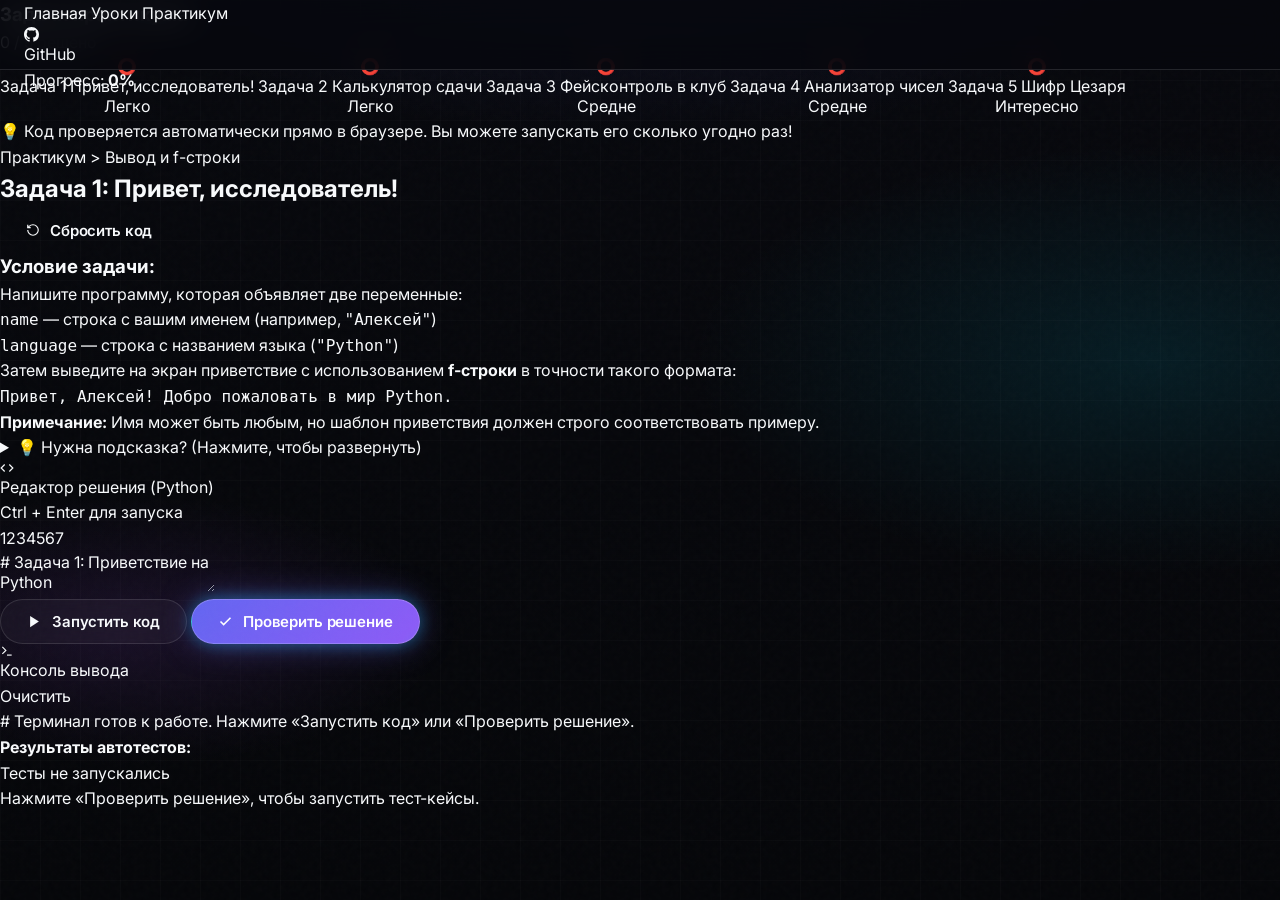
==== practice.html @ 447b0560 "feat: complete multi-page Python starter course with 5 lessons and interactive practice arena" ====
<!DOCTYPE html>
<html lang="ru">
<head>
  <meta charset="UTF-8">
  <meta name="viewport" content="width=device-width, initial-scale=1.0">
  <title>Практикум Python: 5 интерактивных задач — this-one</title>
  <meta name="description" content="Интерактивный тренажер Python: решите 5 практических задач с автоматической проверкой тестов прямо в браузере.">
  
  <link rel="icon" href="data:image/svg+xml,<svg xmlns='http://www.w3.org/2000/svg' viewBox='0 0 100 100'><text y='.9em' font-size='90'>🐍</text></svg>">
  <link rel="stylesheet" href="styles/python-course.css">
</head>
<body class="practice-body">

  <!-- Top Navigation Header -->
  <header class="course-header">
    <div class="course-header-container">
      <div class="course-brand">
        <a href="index.html" class="brand-link">
          <span class="brand-icon">🐍</span>
          <span class="brand-title">Python Start</span>
          <span class="brand-tag">v1.0</span>
        </a>
      </div>

      <nav class="course-nav">
        <a href="index.html" class="nav-item">Главная</a>
        <a href="lessons/01-intro.html" class="nav-item">Уроки</a>
        <a href="practice.html" class="nav-item active">Практикум</a>
        <a href="https://github.com/blsdxvmip/this-one" target="_blank" rel="noopener noreferrer" class="nav-item github-link">
          <svg width="15" height="15" viewBox="0 0 24 24" fill="currentColor">
            <path d="M12 0C5.37 0 0 5.37 0 12c0 5.31 3.435 9.795 8.205 11.385.6.105.825-.255.825-.57 0-.285-.015-1.23-.015-2.235-3.015.555-3.795-.735-4.035-1.41-.135-.345-.72-1.41-1.23-1.695-.42-.225-1.02-.78-.015-.795.945-.015 1.62.87 1.845 1.23 1.08 1.815 2.805 1.305 3.495.99.105-.78.42-1.305.765-1.605-2.67-.3-5.46-1.335-5.46-5.925 0-1.305.465-2.385 1.23-3.225-.12-.3-.54-1.53.12-3.18 0 0 1.005-.315 3.3 1.23.96-.27 1.98-.405 3-.405s2.04.135 3 .405c2.295-1.56 3.3-1.23 3.3-1.23.66 1.65.24 2.88.12 3.18.765.84 1.23 1.905 1.23 3.225 0 4.605-2.805 5.625-5.475 5.925.435.375.81 1.095.81 2.22 0 1.605-.015 2.895-.015 3.3 0 .315.225.69.825.57A12.02 12.02 0 0024 12c0-6.63-5.37-12-12-12z"/>
          </svg>
          <span>GitHub</span>
        </a>
      </nav>

      <div class="course-progress-badge">
        <div class="progress-label">
          <span>Прогресс:</span>
          <strong id="header-progress-text">0%</strong>
        </div>
        <div class="progress-bar-wrap">
          <div class="progress-bar-fill" id="header-progress-fill" style="width: 0%;"></div>
        </div>
      </div>
    </div>
  </header>

  <!-- Main Arena Container -->
  <div class="practice-arena">
    <!-- Tasks Sidebar -->
    <aside class="practice-sidebar">
      <div class="sidebar-header">
        <h3>Задачи практикума</h3>
        <span class="tasks-counter" id="solved-count">0 / 5 решено</span>
      </div>

      <nav class="tasks-list">
        <button class="task-nav-item active" data-task="task1">
          <span class="task-status-icon" id="status-task1">⭕</span>
          <div class="task-nav-info">
            <span class="task-nav-num">Задача 1</span>
            <span class="task-nav-title">Привет, исследователь!</span>
          </div>
          <span class="task-diff-tag diff-easy">Легко</span>
        </button>

        <button class="task-nav-item" data-task="task2">
          <span class="task-status-icon" id="status-task2">⭕</span>
          <div class="task-nav-info">
            <span class="task-nav-num">Задача 2</span>
            <span class="task-nav-title">Калькулятор сдачи</span>
          </div>
          <span class="task-diff-tag diff-easy">Легко</span>
        </button>

        <button class="task-nav-item" data-task="task3">
          <span class="task-status-icon" id="status-task3">⭕</span>
          <div class="task-nav-info">
            <span class="task-nav-num">Задача 3</span>
            <span class="task-nav-title">Фейсконтроль в клуб</span>
          </div>
          <span class="task-diff-tag diff-medium">Средне</span>
        </button>

        <button class="task-nav-item" data-task="task4">
          <span class="task-status-icon" id="status-task4">⭕</span>
          <div class="task-nav-info">
            <span class="task-nav-num">Задача 4</span>
            <span class="task-nav-title">Анализатор чисел</span>
          </div>
          <span class="task-diff-tag diff-medium">Средне</span>
        </button>

        <button class="task-nav-item" data-task="task5">
          <span class="task-status-icon" id="status-task5">⭕</span>
          <div class="task-nav-info">
            <span class="task-nav-num">Задача 5</span>
            <span class="task-nav-title">Шифр Цезаря</span>
          </div>
          <span class="task-diff-tag diff-hard">Интересно</span>
        </button>
      </nav>

      <div class="sidebar-footer-tip">
        <p>💡 Код проверяется автоматически прямо в браузере. Вы можете запускать его сколько угодно раз!</p>
      </div>
    </aside>

    <!-- Workspace Main Panel -->
    <main class="practice-main">
      <!-- Task Header -->
      <section class="task-meta-header">
        <div class="task-title-group">
          <div class="task-breadcrumbs">
            <span>Практикум</span> &gt; <span id="current-task-category">Вывод и f-строки</span>
          </div>
          <h1 class="current-task-title" id="current-task-title">Задача 1: Привет, исследователь!</h1>
        </div>

        <div class="task-actions-top">
          <button class="btn btn-sm btn-ghost" id="reset-code-btn" title="Сбросить код к исходному шаблону">
            <svg width="14" height="14" viewBox="0 0 24 24" fill="none" stroke="currentColor" stroke-width="2"><path d="M3 12a9 9 0 1 0 9-9 9.75 9.75 0 0 0-6.74 2.74L3 8"></path><path d="M3 3v5h5"></path></svg>
            <span>Сбросить код</span>
          </button>
        </div>
      </section>

      <!-- Task Details Box -->
      <section class="task-instruction-card">
        <div class="task-description" id="task-description-content">
          <!-- Dynamic Task Description populated by JS -->
        </div>

        <!-- Hints Accordion -->
        <details class="hints-box">
          <summary class="hints-toggle">
            <span class="hints-icon">💡</span>
            <span>Нужна подсказка? (Нажмите, чтобы развернуть)</span>
          </summary>
          <div class="hints-content" id="task-hints-content">
            <!-- Dynamic hints -->
          </div>
        </details>
      </section>

      <!-- Split Code & Output Panel -->
      <div class="code-workspace-grid">
        <!-- Editor Column -->
        <div class="editor-pane">
          <div class="pane-header">
            <div class="pane-title">
              <svg width="14" height="14" viewBox="0 0 24 24" fill="none" stroke="currentColor" stroke-width="2"><polyline points="16 18 22 12 16 6"></polyline><polyline points="8 6 2 12 8 18"></polyline></svg>
              <span>Редактор решения (Python)</span>
            </div>
            <span class="editor-hint-shortcut">Ctrl + Enter для запуска</span>
          </div>

          <div class="editor-container">
            <div class="line-numbers" id="editor-line-numbers">
              <span>1</span><span>2</span><span>3</span><span>4</span><span>5</span>
            </div>
            <textarea id="code-editor" class="code-textarea" spellcheck="false" placeholder="# Напишите ваш код на Python здесь..."></textarea>
          </div>

          <div class="editor-controls">
            <button class="btn btn-secondary" id="run-code-btn">
              <svg width="15" height="15" viewBox="0 0 24 24" fill="currentColor"><polygon points="5 3 19 12 5 21 5 3"></polygon></svg>
              <span>Запустить код</span>
            </button>
            <button class="btn btn-primary" id="test-code-btn">
              <svg width="15" height="15" viewBox="0 0 24 24" fill="none" stroke="currentColor" stroke-width="2.5"><polyline points="20 6 9 17 4 12"></polyline></svg>
              <span>Проверить решение</span>
            </button>
          </div>
        </div>

        <!-- Terminal & Test Results Column -->
        <div class="terminal-pane">
          <div class="pane-header">
            <div class="pane-title">
              <svg width="14" height="14" viewBox="0 0 24 24" fill="none" stroke="currentColor" stroke-width="2"><polyline points="4 17 10 11 4 5"></polyline><line x1="12" y1="19" x2="20" y2="19"></line></svg>
              <span>Консоль вывода</span>
            </div>
            <button class="btn-clear-terminal" id="clear-console-btn">Очистить</button>
          </div>

          <!-- Console Screen -->
          <div class="terminal-screen" id="terminal-screen">
            <div class="terminal-line text-dim"># Терминал готов к работе. Нажмите «Запустить код» или «Проверить решение».</div>
          </div>

          <!-- Test Cases Box -->
          <div class="test-cases-section">
            <div class="test-header">
              <h4>Результаты автотестов:</h4>
              <span class="test-badge" id="tests-summary-badge">Тесты не запускались</span>
            </div>
            <div class="test-results-list" id="test-results-list">
              <div class="empty-tests-state">Нажмите «Проверить решение», чтобы запустить тест-кейсы.</div>
            </div>
          </div>
        </div>
      </div>

      <!-- Success Celebration Modal / Card -->
      <div class="task-success-card" id="task-success-banner" style="display: none;">
        <div class="success-banner-content">
          <div class="success-icon">🎉</div>
          <div>
            <h3>Великолепно! Все тесты успешно пройдены!</h3>
            <p>Вы блестяще справились с этой задачей. Прогресс сохранен.</p>
          </div>
        </div>
        <button class="btn btn-primary" id="next-task-btn">
          <span>Следующая задача &rarr;</span>
        </button>
      </div>
    </main>
  </div>

  <!-- Scripts -->
  <script src="js/course-progress.js"></script>
  <script src="js/course-runner.js"></script>
</body>
</html>
---- styles/python-course.css ----
/**
 * ==============================================================================
 * PYTHON COURSE DESIGN SYSTEM & LESSON STYLESHEET
 * ==============================================================================
 * High-end obsidian glassmorphism tailored for pedagogical excellence.
 * ==============================================================================
 */

@import url('main.css');

/* --- Custom Variables for Lessons --- */
:root {
  --sidebar-width: 300px;
  --sidebar-collapsed-width: 0px;
  --header-height: 70px;
  --content-max-width: 900px;
  
  --syntax-keyword: #c084fc;
  --syntax-string: #34d399;
  --syntax-number: #fbbf24;
  --syntax-func: #38bdf8;
  --syntax-comment: #94a3b8;
  --syntax-builtin: #f472b6;
  --syntax-operator: #f87171;
  --syntax-variable: #e2e8f0;
}

/* --- Layout Architecture --- */
body.course-page {
  min-height: 100vh;
  background-color: var(--bg-void);
  color: var(--text-primary);
  font-family: var(--font-sans);
  overflow-x: hidden;
  display: flex;
  flex-direction: column;
}

/* --- Course Header --- */
.course-header {
  position: fixed;
  top: 0;
  left: 0;
  right: 0;
  height: var(--header-height);
  background: rgba(7, 8, 13, 0.85);
  backdrop-filter: var(--backdrop-blur);
  -webkit-backdrop-filter: var(--backdrop-blur);
  border-bottom: 1px solid var(--border-medium);
  z-index: 1000;
  display: flex;
  align-items: center;
  padding: 0 1.5rem;
  justify-content: space-between;
}

.header-left {
  display: flex;
  align-items: center;
  gap: 1rem;
}

.sidebar-toggle-btn {
  background: rgba(255, 255, 255, 0.05);
  border: 1px solid var(--border-subtle);
  color: var(--text-secondary);
  border-radius: var(--radius-sm);
  padding: 0.5rem;
  cursor: pointer;
  display: flex;
  align-items: center;
  justify-content: center;
  transition: all var(--transition-normal);
}

.sidebar-toggle-btn:hover {
  background: rgba(99, 102, 241, 0.15);
  border-color: var(--accent-indigo);
  color: #fff;
  transform: translateY(-1px);
}

.course-brand {
  display: flex;
  align-items: center;
  gap: 0.75rem;
  text-decoration: none;
  color: var(--text-primary);
}

.course-brand-icon {
  width: 36px;
  height: 36px;
  border-radius: var(--radius-sm);
  background: linear-gradient(135deg, #3b82f6, #06b6d4);
  display: flex;
  align-items: center;
  justify-content: center;
  font-weight: 800;
  font-size: 1.1rem;
  box-shadow: 0 0 15px rgba(6, 182, 212, 0.4);
}

.course-brand-text h1 {
  font-size: 1rem;
  font-weight: 700;
  line-height: 1.2;
  margin: 0;
}

.course-brand-text span {
  font-size: 0.75rem;
  color: var(--accent-cyan);
  font-family: var(--font-mono);
  display: block;
}

.header-center {
  flex: 1;
  max-width: 480px;
  margin: 0 2rem;
  display: flex;
  flex-direction: column;
  gap: 0.35rem;
}

.progress-info {
  display: flex;
  justify-content: space-between;
  font-size: 0.8rem;
  color: var(--text-muted);
}

.progress-bar-container {
  width: 100%;
  height: 6px;
  background: rgba(255, 255, 255, 0.08);
  border-radius: var(--radius-pill);
  overflow: hidden;
  position: relative;
}

.progress-bar-fill {
  height: 100%;
  width: 20%;
  background: linear-gradient(90deg, var(--accent-indigo), var(--accent-cyan));
  border-radius: var(--radius-pill);
  transition: width 0.5s cubic-bezier(0.4, 0, 0.2, 1);
  box-shadow: 0 0 12px var(--accent-cyan-glow);
}

.header-right {
  display: flex;
  align-items: center;
  gap: 1rem;
}

.btn-nav-home {
  display: inline-flex;
  align-items: center;
  gap: 0.5rem;
  font-size: 0.85rem;
  color: var(--text-muted);
  text-decoration: none;
  padding: 0.45rem 0.9rem;
  border-radius: var(--radius-pill);
  background: rgba(255, 255, 255, 0.04);
  border: 1px solid var(--border-subtle);
  transition: all var(--transition-normal);
}

.btn-nav-home:hover {
  color: var(--text-primary);
  border-color: var(--border-bright);
  background: rgba(255, 255, 255, 0.08);
}

/* --- Course Layout Wrapper --- */
.course-layout {
  display: flex;
  padding-top: var(--header-height);
  min-height: calc(100vh - var(--header-height));
  position: relative;
}

/* --- Collapsible Sidebar --- */
.course-sidebar {
  width: var(--sidebar-width);
  background: rgba(10, 13, 20, 0.92);
  backdrop-filter: var(--backdrop-blur);
  border-right: 1px solid var(--border-medium);
  position: fixed;
  top: var(--header-height);
  bottom: 0;
  left: 0;
  overflow-y: auto;
  z-index: 900;
  transition: transform var(--transition-smooth);
  display: flex;
  flex-direction: column;
}

.course-sidebar.collapsed {
  transform: translateX(-100%);
}

.sidebar-overlay {
  display: none;
  position: fixed;
  inset: 0;
  background: rgba(0, 0, 0, 0.6);
  backdrop-filter: blur(4px);
  z-index: 850;
}

.sidebar-content {
  padding: 1.5rem 1rem;
  flex: 1;
}

.sidebar-section-title {
  font-size: 0.75rem;
  font-weight: 700;
  text-transform: uppercase;
  letter-spacing: 0.08em;
  color: var(--text-dim);
  margin-bottom: 0.75rem;
  padding-left: 0.5rem;
}

.lesson-nav-list {
  list-style: none;
  padding: 0;
  margin: 0 0 2rem 0;
  display: flex;
  flex-direction: column;
  gap: 0.4rem;
}

.lesson-nav-item a {
  display: flex;
  align-items: center;
  gap: 0.75rem;
  padding: 0.75rem 1rem;
  border-radius: var(--radius-md);
  color: var(--text-secondary);
  text-decoration: none;
  font-size: 0.9rem;
  transition: all var(--transition-fast);
  border: 1px solid transparent;
  position: relative;
}

.lesson-nav-item a:hover {
  background: var(--bg-glass-hover);
  color: var(--text-primary);
  border-color: var(--border-subtle);
  transform: translateX(3px);
}

.lesson-nav-item.active a {
  background: linear-gradient(90deg, rgba(99, 102, 241, 0.15), rgba(6, 182, 212, 0.08));
  border-color: var(--border-accent);
  color: #fff;
  font-weight: 600;
  box-shadow: 0 0 20px -5px var(--accent-indigo-glow);
}

.lesson-nav-item.active a::before {
  content: '';
  position: absolute;
  left: 0;
  top: 15%;
  bottom: 15%;
  width: 3px;
  background: linear-gradient(to bottom, var(--accent-cyan), var(--accent-indigo));
  border-radius: 0 4px 4px 0;
}

.lesson-number {
  display: flex;
  align-items: center;
  justify-content: center;
  width: 26px;
  height: 26px;
  border-radius: 50%;
  background: rgba(255, 255, 255, 0.06);
  font-size: 0.8rem;
  font-family: var(--font-mono);
  font-weight: 600;
  flex-shrink: 0;
}

.lesson-nav-item.active .lesson-number {
  background: var(--accent-indigo);
  color: #fff;
}

.lesson-nav-item.completed .lesson-number {
  background: rgba(16, 185, 129, 0.2);
  color: var(--accent-emerald);
  border: 1px solid rgba(16, 185, 129, 0.4);
}

.lesson-title-text {
  flex: 1;
  white-space: nowrap;
  overflow: hidden;
  text-overflow: ellipsis;
}

.status-badge-icon {
  width: 18px;
  height: 18px;
  opacity: 0;
  transition: opacity var(--transition-fast);
}

.lesson-nav-item.completed .status-badge-icon {
  opacity: 1;
  color: var(--accent-emerald);
}

/* Sidebar Footer */
.sidebar-footer {
  padding: 1.25rem 1rem;
  border-top: 1px solid var(--border-subtle);
  font-size: 0.8rem;
  color: var(--text-dim);
  background: rgba(0, 0, 0, 0.2);
}

/* --- Main Content Area --- */
.course-main {
  flex: 1;
  margin-left: var(--sidebar-width);
  padding: 3rem 2rem 6rem;
  transition: margin-left var(--transition-smooth);
  display: flex;
  justify-content: center;
}

.course-sidebar.collapsed ~ .course-main {
  margin-left: 0;
}

.lesson-article {
  max-width: var(--content-max-width);
  width: 100%;
}

/* Lesson Header Card */
.lesson-hero-card {
  background: linear-gradient(135deg, rgba(19, 25, 39, 0.7), rgba(13, 17, 23, 0.5));
  border: 1px solid var(--border-medium);
  border-radius: var(--radius-xl);
  padding: 2.5rem;
  margin-bottom: 2.5rem;
  position: relative;
  overflow: hidden;
  box-shadow: var(--shadow-glass);
}

.lesson-hero-card::after {
  content: '';
  position: absolute;
  top: 0;
  right: 0;
  width: 250px;
  height: 250px;
  background: radial-gradient(circle, var(--accent-indigo-glow) 0%, transparent 70%);
  pointer-events: none;
}

.lesson-meta-pill {
  display: inline-flex;
  align-items: center;
  gap: 0.5rem;
  padding: 0.35rem 0.85rem;
  border-radius: var(--radius-pill);
  background: rgba(99, 102, 241, 0.12);
  border: 1px solid rgba(99, 102, 241, 0.3);
  color: var(--accent-indigo-light);
  font-size: 0.8rem;
  font-family: var(--font-mono);
  font-weight: 600;
  margin-bottom: 1rem;
}

.lesson-hero-card h1 {
  font-size: 2.25rem;
  font-weight: 800;
  letter-spacing: -0.02em;
  margin-bottom: 1rem;
  background: linear-gradient(135deg, #ffffff 30%, var(--accent-cyan-light) 100%);
  -webkit-background-clip: text;
  -webkit-text-fill-color: transparent;
  line-height: 1.25;
}

.lesson-lead {
  font-size: 1.15rem;
  color: var(--text-secondary);
  line-height: 1.65;
  margin: 0;
}

/* Section Typography & Content */
.lesson-section {
  margin-bottom: 3rem;
}

.lesson-section h2 {
  font-size: 1.6rem;
  font-weight: 700;
  margin-bottom: 1rem;
  color: var(--text-primary);
  display: flex;
  align-items: center;
  gap: 0.75rem;
  padding-bottom: 0.5rem;
  border-bottom: 1px solid var(--border-subtle);
}

.lesson-section h2 .section-idx {
  color: var(--accent-cyan);
  font-family: var(--font-mono);
  font-size: 1.2rem;
}

.lesson-section h3 {
  font-size: 1.25rem;
  font-weight: 600;
  margin: 1.75rem 0 0.75rem;
  color: #fff;
}

.lesson-section p {
  color: var(--text-secondary);
  font-size: 1.05rem;
  line-height: 1.75;
  margin-bottom: 1.25rem;
}

.lesson-section ul, .lesson-section ol {
  color: var(--text-secondary);
  font-size: 1.02rem;
  line-height: 1.7;
  margin-bottom: 1.5rem;
  padding-left: 1.5rem;
}

.lesson-section li {
  margin-bottom: 0.6rem;
}

.lesson-section strong {
  color: #fff;
  font-weight: 600;
}

/* --- Metaphor & Visual Explainer Cards --- */
.analogy-card {
  background: linear-gradient(135deg, rgba(30, 27, 75, 0.4), rgba(13, 17, 23, 0.6));
  border: 1px solid rgba(168, 85, 247, 0.3);
  border-radius: var(--radius-lg);
  padding: 1.75rem;
  margin: 1.75rem 0;
  position: relative;
}

.analogy-header {
  display: flex;
  align-items: center;
  gap: 0.75rem;
  margin-bottom: 0.75rem;
  color: var(--accent-violet-light);
  font-weight: 700;
  font-size: 1.05rem;
}

.analogy-body {
  color: var(--text-secondary);
  font-size: 1rem;
  line-height: 1.7;
}

/* --- Callout Blocks (.callout-tip, .callout-warning, .callout-task) --- */
.callout {
  border-radius: var(--radius-lg);
  padding: 1.35rem 1.5rem;
  margin: 1.75rem 0;
  display: flex;
  gap: 1.1rem;
  align-items: flex-start;
  border-left: 4px solid;
  backdrop-filter: var(--backdrop-blur);
}

.callout-icon {
  font-size: 1.4rem;
  flex-shrink: 0;
  line-height: 1;
  margin-top: 0.15rem;
}

.callout-content {
  flex: 1;
}

.callout-title {
  font-weight: 700;
  font-size: 1rem;
  margin-bottom: 0.4rem;
}

.callout p {
  margin: 0;
  font-size: 0.96rem;
  line-height: 1.6;
}

.callout p + p {
  margin-top: 0.6rem;
}

/* Tip Callout */
.callout-tip {
  background: rgba(16, 185, 129, 0.08);
  border-color: var(--accent-emerald);
  border-top: 1px solid rgba(16, 185, 129, 0.2);
  border-right: 1px solid rgba(16, 185, 129, 0.2);
  border-bottom: 1px solid rgba(16, 185, 129, 0.2);
}

.callout-tip .callout-title {
  color: #34d399;
}

.callout-tip .callout-content {
  color: #d1fae5;
}

/* Warning Callout */
.callout-warning {
  background: rgba(245, 158, 11, 0.08);
  border-color: var(--accent-amber);
  border-top: 1px solid rgba(245, 158, 11, 0.2);
  border-right: 1px solid rgba(245, 158, 11, 0.2);
  border-bottom: 1px solid rgba(245, 158, 11, 0.2);
}

.callout-warning .callout-title {
  color: #fbbf24;
}

.callout-warning .callout-content {
  color: #fef3c7;
}

/* Task / Challenge Callout */
.callout-task {
  background: rgba(99, 102, 241, 0.09);
  border-color: var(--accent-indigo);
  border-top: 1px solid rgba(99, 102, 241, 0.25);
  border-right: 1px solid rgba(99, 102, 241, 0.25);
  border-bottom: 1px solid rgba(99, 102, 241, 0.25);
}

.callout-task .callout-title {
  color: #818cf8;
}

.callout-task .callout-content {
  color: #e0e7ff;
}

/* --- Code Snippet Blocks --- */
.code-window {
  background: #090c13;
  border: 1px solid var(--border-medium);
  border-radius: var(--radius-lg);
  margin: 1.75rem 0;
  overflow: hidden;
  box-shadow: 0 10px 30px rgba(0, 0, 0, 0.4);
}

.code-header {
  display: flex;
  align-items: center;
  justify-content: space-between;
  padding: 0.65rem 1rem;
  background: rgba(255, 255, 255, 0.03);
  border-bottom: 1px solid var(--border-subtle);
  font-family: var(--font-mono);
  font-size: 0.78rem;
  color: var(--text-dim);
}

.code-dots {
  display: flex;
  gap: 6px;
  align-items: center;
}

.code-dot {
  width: 10px;
  height: 10px;
  border-radius: 50%;
}
.code-dot.dot-red { background: #ef4444; }
.code-dot.dot-yellow { background: #f59e0b; }
.code-dot.dot-green { background: #10b981; }

.code-label {
  color: var(--text-muted);
  display: flex;
  align-items: center;
  gap: 0.4rem;
}

.code-copy-btn {
  background: transparent;
  border: 1px solid var(--border-subtle);
  color: var(--text-muted);
  border-radius: var(--radius-xs);
  padding: 0.25rem 0.6rem;
  font-size: 0.75rem;
  cursor: pointer;
  display: flex;
  align-items: center;
  gap: 0.35rem;
  transition: all var(--transition-fast);
  font-family: var(--font-sans);
}

.code-copy-btn:hover {
  background: rgba(255, 255, 255, 0.08);
  color: #fff;
  border-color: var(--border-medium);
}

.code-body {
  padding: 1.25rem 1.25rem;
  overflow-x: auto;
  font-family: var(--font-mono);
  font-size: 0.92rem;
  line-height: 1.7;
  color: #f1f5f9;
  background: #090c13;
}

.code-body pre {
  margin: 0;
  padding: 0;
  background: transparent;
}

/* Syntax Highlighting */
.kwd { color: var(--syntax-keyword); font-weight: 600; }
.str { color: var(--syntax-string); }
.num { color: var(--syntax-number); }
.fn  { color: var(--syntax-func); font-weight: 500; }
.cm  { color: var(--syntax-comment); font-style: italic; }
.op  { color: var(--syntax-operator); }
.bi  { color: var(--syntax-builtin); }
.var { color: var(--syntax-variable); }

/* Code Console Output Simulator */
.code-output {
  border-top: 1px dashed var(--border-subtle);
  background: rgba(0, 0, 0, 0.35);
  padding: 0.85rem 1.25rem;
  font-family: var(--font-mono);
  font-size: 0.85rem;
  color: #94a3b8;
}

.output-label {
  font-size: 0.7rem;
  text-transform: uppercase;
  letter-spacing: 0.05em;
  color: var(--text-dim);
  margin-bottom: 0.35rem;
  display: flex;
  align-items: center;
  gap: 0.4rem;
}

.output-text {
  color: var(--accent-cyan-light);
  white-space: pre-wrap;
  line-height: 1.5;
}

/* --- Interactive Code Playground Sandbox --- */
.playground-box {
  background: var(--bg-tertiary);
  border: 1px solid var(--border-bright);
  border-radius: var(--radius-xl);
  padding: 1.75rem;
  margin: 2.25rem 0;
  box-shadow: var(--shadow-glass);
  position: relative;
}

.playground-badge {
  display: inline-flex;
  align-items: center;
  gap: 0.4rem;
  font-size: 0.75rem;
  font-family: var(--font-mono);
  color: var(--accent-cyan);
  background: rgba(6, 182, 212, 0.12);
  border: 1px solid rgba(6, 182, 212, 0.3);
  padding: 0.25rem 0.65rem;
  border-radius: var(--radius-pill);
  margin-bottom: 0.85rem;
}

.playground-title {
  font-size: 1.25rem;
  font-weight: 700;
  margin-bottom: 0.5rem;
  color: #fff;
}

.playground-desc {
  font-size: 0.95rem;
  color: var(--text-muted);
  margin-bottom: 1.25rem;
}

.interactive-controls {
  display: flex;
  flex-wrap: wrap;
  align-items: center;
  gap: 0.75rem;
  margin-top: 1rem;
}

.btn-run-code {
  display: inline-flex;
  align-items: center;
  gap: 0.5rem;
  background: linear-gradient(135deg, var(--accent-indigo), #4338ca);
  color: #fff;
  border: none;
  padding: 0.65rem 1.35rem;
  border-radius: var(--radius-md);
  font-size: 0.9rem;
  font-weight: 600;
  cursor: pointer;
  transition: all var(--transition-normal);
  box-shadow: 0 4px 14px rgba(99, 102, 241, 0.35);
}

.btn-run-code:hover {
  transform: translateY(-2px);
  box-shadow: 0 6px 20px rgba(99, 102, 241, 0.5);
}

.btn-run-code:active {
  transform: translateY(0);
}

.playground-live-terminal {
  margin-top: 1rem;
  background: #05070a;
  border: 1px solid var(--border-medium);
  border-radius: var(--radius-md);
  padding: 1rem 1.25rem;
  font-family: var(--font-mono);
  font-size: 0.9rem;
  min-height: 52px;
  display: flex;
  align-items: center;
  color: #22c55e;
}

.terminal-prompt {
  color: var(--text-dim);
  margin-right: 0.5rem;
  user-select: none;
}

/* --- Interactive Self-Check Quiz --- */
.quiz-section {
  background: linear-gradient(140deg, rgba(19, 25, 39, 0.8), rgba(13, 17, 23, 0.9));
  border: 1px solid var(--border-medium);
  border-radius: var(--radius-xl);
  padding: 2.25rem;
  margin: 3rem 0;
  box-shadow: var(--shadow-glass);
}

.quiz-badge {
  display: inline-flex;
  align-items: center;
  gap: 0.4rem;
  font-size: 0.75rem;
  font-family: var(--font-mono);
  color: var(--accent-amber);
  background: rgba(245, 158, 11, 0.12);
  border: 1px solid rgba(245, 158, 11, 0.3);
  padding: 0.25rem 0.65rem;
  border-radius: var(--radius-pill);
  margin-bottom: 0.75rem;
}

.quiz-question {
  font-size: 1.2rem;
  font-weight: 700;
  color: #fff;
  margin-bottom: 1.25rem;
  line-height: 1.5;
}

.quiz-options {
  display: flex;
  flex-direction: column;
  gap: 0.75rem;
  margin-bottom: 1.25rem;
}

.quiz-btn {
  background: rgba(255, 255, 255, 0.04);
  border: 1px solid var(--border-medium);
  border-radius: var(--radius-md);
  padding: 1rem 1.25rem;
  text-align: left;
  color: var(--text-secondary);
  font-family: var(--font-sans);
  font-size: 0.95rem;
  cursor: pointer;
  transition: all var(--transition-fast);
  display: flex;
  align-items: center;
  gap: 1rem;
}

.quiz-btn:hover:not(:disabled) {
  background: rgba(255, 255, 255, 0.08);
  border-color: var(--accent-cyan);
  color: #fff;
  transform: translateX(4px);
}

.quiz-option-marker {
  display: flex;
  align-items: center;
  justify-content: center;
  width: 24px;
  height: 24px;
  border-radius: 50%;
  background: rgba(255, 255, 255, 0.08);
  font-family: var(--font-mono);
  font-size: 0.8rem;
  flex-shrink: 0;
}

.quiz-btn.correct {
  background: rgba(16, 185, 129, 0.15) !important;
  border-color: var(--accent-emerald) !important;
  color: #34d399 !important;
}

.quiz-btn.correct .quiz-option-marker {
  background: var(--accent-emerald);
  color: #000;
  font-weight: 700;
}

.quiz-btn.incorrect {
  background: rgba(244, 63, 94, 0.15) !important;
  border-color: var(--accent-rose) !important;
  color: #fca5a5 !important;
}

.quiz-btn.incorrect .quiz-option-marker {
  background: var(--accent-rose);
  color: #fff;
}

.quiz-feedback {
  display: none;
  border-radius: var(--radius-md);
  padding: 1rem 1.25rem;
  font-size: 0.95rem;
  line-height: 1.6;
  margin-top: 1rem;
  animation: fadeIn 0.3s ease;
}

.quiz-feedback.show-feedback {
  display: block;
}

.quiz-feedback.success {
  background: rgba(16, 185, 129, 0.12);
  border: 1px solid rgba(16, 185, 129, 0.4);
  color: #a7f3d0;
}

.quiz-feedback.error {
  background: rgba(244, 63, 94, 0.12);
  border: 1px solid rgba(244, 63, 94, 0.4);
  color: #fecdd3;
}

/* --- Lesson Navigation Footer --- */
.lesson-nav-footer {
  display: flex;
  align-items: center;
  justify-content: space-between;
  margin-top: 4rem;
  padding-top: 2rem;
  border-top: 1px solid var(--border-medium);
  gap: 1rem;
  flex-wrap: wrap;
}

.btn-lesson-nav {
  display: inline-flex;
  align-items: center;
  gap: 0.75rem;
  padding: 0.85rem 1.5rem;
  border-radius: var(--radius-md);
  font-size: 0.95rem;
  font-weight: 600;
  text-decoration: none;
  transition: all var(--transition-normal);
  cursor: pointer;
}

.btn-lesson-prev {
  background: rgba(255, 255, 255, 0.05);
  border: 1px solid var(--border-medium);
  color: var(--text-secondary);
}

.btn-lesson-prev:hover {
  background: rgba(255, 255, 255, 0.09);
  color: #fff;
  border-color: var(--border-bright);
}

.btn-lesson-next {
  background: linear-gradient(135deg, var(--accent-indigo), var(--accent-cyan-dark));
  color: #fff;
  border: 1px solid rgba(99, 102, 241, 0.4);
  box-shadow: 0 4px 20px -3px var(--accent-indigo-glow);
}

.btn-lesson-next:hover {
  transform: translateY(-2px);
  box-shadow: 0 8px 25px -2px var(--accent-indigo-glow);
}

.btn-finish-lesson {
  background: linear-gradient(135deg, #10b981, #059669);
  color: #fff;
  border: 1px solid rgba(16, 185, 129, 0.4);
  box-shadow: 0 4px 20px -3px var(--accent-emerald-glow);
}

.btn-finish-lesson:hover {
  transform: translateY(-2px);
  box-shadow: 0 8px 25px -2px var(--accent-emerald-glow);
}

/* Checklist for Lesson 5 */
.checklist-card {
  background: rgba(19, 25, 39, 0.7);
  border: 1px solid var(--border-medium);
  border-radius: var(--radius-xl);
  padding: 2rem;
  margin: 2.5rem 0;
}

.checklist-title {
  font-size: 1.3rem;
  font-weight: 700;
  margin-bottom: 1.25rem;
  color: #fff;
  display: flex;
  align-items: center;
  gap: 0.6rem;
}

.checklist-items {
  list-style: none;
  padding: 0;
  margin: 0;
  display: flex;
  flex-direction: column;
  gap: 0.85rem;
}

.checklist-item {
  display: flex;
  align-items: flex-start;
  gap: 0.85rem;
  font-size: 0.98rem;
  color: var(--text-secondary);
  line-height: 1.5;
}

.check-icon {
  width: 22px;
  height: 22px;
  border-radius: 50%;
  background: rgba(16, 185, 129, 0.2);
  color: var(--accent-emerald);
  display: flex;
  align-items: center;
  justify-content: center;
  flex-shrink: 0;
  margin-top: 2px;
  font-size: 0.85rem;
}

/* Animations */
@keyframes fadeIn {
  from { opacity: 0; transform: translateY(6px); }
  to { opacity: 1; transform: translateY(0); }
}

/* --- Responsive Adaptations --- */
@media (max-width: 1024px) {
  .course-sidebar {
    transform: translateX(-100%);
  }
  .course-sidebar.active {
    transform: translateX(0);
  }
  .sidebar-overlay.active {
    display: block;
  }
  .course-main {
    margin-left: 0;
    padding: 2rem 1.25rem 5rem;
  }
  .header-center {
    display: none;
  }
}

@media (max-width: 640px) {
  .lesson-hero-card {
    padding: 1.5rem;
  }
  .lesson-hero-card h1 {
    font-size: 1.75rem;
  }
  .lesson-nav-footer {
    flex-direction: column;
    align-items: stretch;
  }
  .btn-lesson-nav {
    justify-content: center;
  }
}
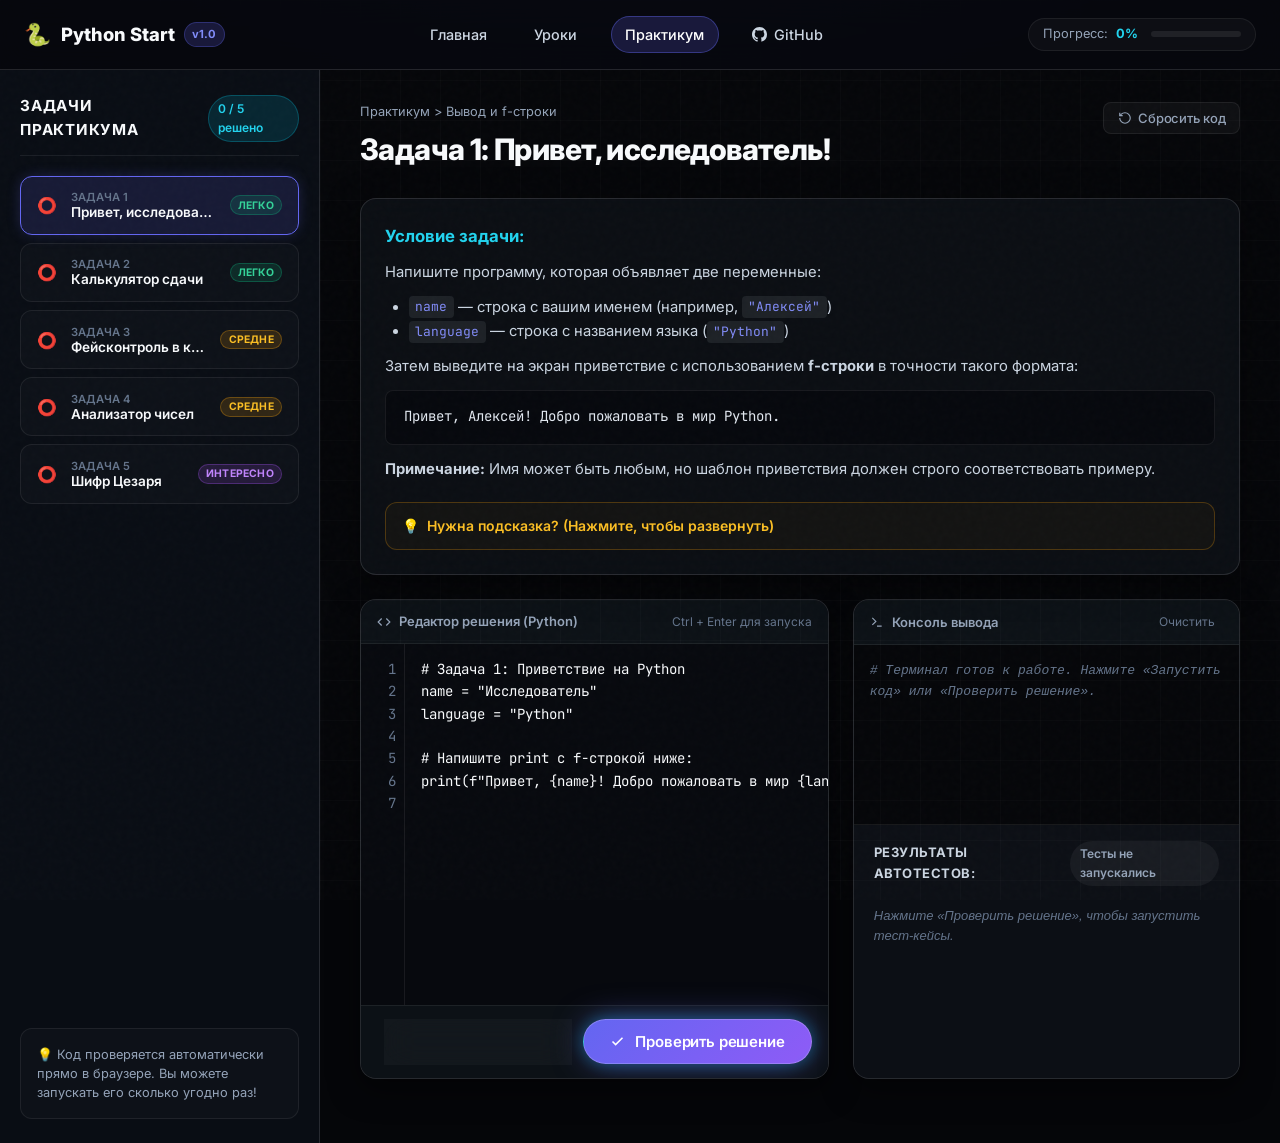
==== commit d3a39448: "fix: add comprehensive styles for Practice Arena and unified navigation header" ====
--- a/practice.html
+++ b/practice.html
@@ -7,6 +7,7 @@
   <meta name="description" content="Интерактивный тренажер Python: решите 5 практических задач с автоматической проверкой тестов прямо в браузере.">
   
   <link rel="icon" href="data:image/svg+xml,<svg xmlns='http://www.w3.org/2000/svg' viewBox='0 0 100 100'><text y='.9em' font-size='90'>🐍</text></svg>">
+  <link rel="stylesheet" href="styles/main.css">
   <link rel="stylesheet" href="styles/python-course.css">
 </head>
 <body class="practice-body">
--- a/styles/main.css
+++ b/styles/main.css
@@ -0,0 +1,1634 @@
+/**
+ * ==============================================================================
+ * GITSHIT - AESTHETIC HIGH-END OBSIDIAN GLASSMORPHISM STYLESHEET
+ * ==============================================================================
+ * Design System: Obsidian / Cyber Dark Mode / Glassmorphism
+ * Theme Colors: Deep Obsidian (#07080d, #0d1117), Neon Indigo (#6366f1),
+ *               Electric Cyan (#06b6d4), Radiant Violet (#a855f7)
+ * Author: Elite Frontend Architect
+ * ==============================================================================
+ */
+
+@import url('https://fonts.googleapis.com/css2?family=Inter:wght@300;400;500;600;700;800;900&family=JetBrains+Mono:ital,wght@0,400;0,500;0,700;1,400&display=swap');
+
+/* ==============================================================================
+   1. DESIGN TOKENS & CSS VARIABLES
+   ============================================================================== */
+:root {
+  /* Color Palette - Obsidian & Void Surfaces */
+  --bg-void: #050609;
+  --bg-primary: #07080d;
+  --bg-secondary: #0d1117;
+  --bg-tertiary: #131924;
+  --bg-elevated: rgba(19, 25, 39, 0.7);
+  --bg-glass-card: rgba(13, 17, 23, 0.65);
+  --bg-glass-nav: rgba(7, 8, 13, 0.75);
+  --bg-glass-hover: rgba(255, 255, 255, 0.04);
+  --bg-glass-active: rgba(255, 255, 255, 0.08);
+
+  /* Accents & Neons */
+  --accent-cyan: #06b6d4;
+  --accent-cyan-light: #22d3ee;
+  --accent-cyan-dark: #0891b2;
+  --accent-cyan-glow: rgba(6, 182, 212, 0.35);
+
+  --accent-indigo: #6366f1;
+  --accent-indigo-light: #818cf8;
+  --accent-indigo-dark: #4f46e5;
+  --accent-indigo-glow: rgba(99, 102, 241, 0.35);
+
+  --accent-violet: #a855f7;
+  --accent-violet-light: #c084fc;
+  --accent-violet-glow: rgba(168, 85, 247, 0.35);
+
+  --accent-emerald: #10b981;
+  --accent-emerald-glow: rgba(16, 185, 129, 0.3);
+  --accent-rose: #f43f5e;
+  --accent-amber: #f59e0b;
+
+  /* Typography Colors (Subtle Opacity Hierarchy) */
+  --text-primary: #f8fafc;
+  --text-secondary: #cbd5e1;
+  --text-muted: #94a3b8;
+  --text-dim: #64748b;
+  --text-disabled: #475569;
+
+  /* Glass Borders & Dividers */
+  --border-subtle: rgba(255, 255, 255, 0.07);
+  --border-medium: rgba(255, 255, 255, 0.12);
+  --border-bright: rgba(255, 255, 255, 0.22);
+  --border-accent: rgba(99, 102, 241, 0.4);
+  --border-cyan: rgba(6, 182, 212, 0.4);
+
+  /* Shadows & Neon Halos */
+  --shadow-glass: 0 8px 32px 0 rgba(0, 0, 0, 0.5);
+  --shadow-card-hover: 0 20px 40px -15px rgba(0, 0, 0, 0.7), 0 0 35px -5px var(--accent-indigo-glow);
+  --halo-primary: 0 0 35px -5px rgba(99, 102, 241, 0.65), 0 0 15px 0 rgba(6, 182, 212, 0.4);
+  --halo-cyan: 0 0 30px -5px rgba(6, 182, 212, 0.6);
+  --halo-badge: 0 0 20px -3px rgba(168, 85, 247, 0.5);
+
+  /* Radii */
+  --radius-xs: 4px;
+  --radius-sm: 8px;
+  --radius-md: 12px;
+  --radius-lg: 16px;
+  --radius-xl: 24px;
+  --radius-2xl: 32px;
+  --radius-pill: 9999px;
+
+  /* Fonts */
+  --font-sans: 'Inter', -apple-system, BlinkMacSystemFont, 'Segoe UI', Roboto, sans-serif;
+  --font-mono: 'JetBrains Mono', 'Fira Code', Menlo, Monaco, Consolas, monospace;
+
+  /* Transitions */
+  --transition-fast: 150ms cubic-bezier(0.4, 0, 0.2, 1);
+  --transition-normal: 250ms cubic-bezier(0.4, 0, 0.2, 1);
+  --transition-smooth: 400ms cubic-bezier(0.16, 1, 0.3, 1);
+  --transition-spring: 500ms cubic-bezier(0.34, 1.56, 0.64, 1);
+
+  /* Glass Blur Strength */
+  --backdrop-blur: blur(16px);
+  --backdrop-blur-heavy: blur(24px);
+
+  /* Layout Container */
+  --container-max-width: 1280px;
+}
+
+/* ==============================================================================
+   2. GLOBAL RESETS & BASE CONFIGURATION
+   ============================================================================== */
+*,
+*::before,
+*::after {
+  box-sizing: border-box;
+  margin: 0;
+  padding: 0;
+}
+
+html {
+  scroll-behavior: smooth;
+  color-scheme: dark;
+  font-size: 16px;
+  -webkit-text-size-adjust: 100%;
+  -webkit-font-smoothing: antialiased;
+  -moz-osx-font-smoothing: grayscale;
+}
+
+body {
+  min-height: 100vh;
+  background-color: var(--bg-void);
+  color: var(--text-primary);
+  font-family: var(--font-sans);
+  line-height: 1.6;
+  overflow-x: hidden;
+  position: relative;
+  background-image: 
+    radial-gradient(ellipse 80% 50% at 50% -20%, rgba(99, 102, 241, 0.18), transparent 70%),
+    radial-gradient(ellipse 60% 40% at 90% 40%, rgba(6, 182, 212, 0.12), transparent 60%),
+    radial-gradient(ellipse 50% 30% at 10% 70%, rgba(168, 85, 247, 0.12), transparent 50%),
+    linear-gradient(to bottom, #07080d 0%, #050609 100%);
+  background-attachment: fixed;
+}
+
+/* Global Subtle Ambient Grid Pattern */
+body::before {
+  content: '';
+  position: fixed;
+  top: 0;
+  left: 0;
+  width: 100%;
+  height: 100%;
+  background-size: 40px 40px;
+  background-image: 
+    linear-gradient(to right, rgba(255, 255, 255, 0.02) 1px, transparent 1px),
+    linear-gradient(to bottom, rgba(255, 255, 255, 0.02) 1px, transparent 1px);
+  pointer-events: none;
+  z-index: 0;
+}
+
+/* Noise Texture Overlay for Cyber Grain */
+body::after {
+  content: '';
+  position: fixed;
+  top: 0;
+  left: 0;
+  width: 100%;
+  height: 100%;
+  background-image: url("data:image/svg+xml,%3Csvg viewBox='0 0 200 200' xmlns='http://www.w3.org/2000/svg'%3E%3Cfilter id='noiseFilter'%3E%3CfeTurbulence type='fractalNoise' baseFrequency='0.8' numOctaves='3' stitchTiles='stitch'/%3E%3C/filter%3E%3Crect width='100%25' height='100%25' filter='url(%23noiseFilter)' opacity='0.02'/%3E%3C/svg%3E");
+  pointer-events: none;
+  z-index: 1;
+}
+
+/* Interactive Particles Canvas */
+#bg-canvas {
+  position: fixed;
+  top: 0;
+  left: 0;
+  width: 100vw;
+  height: 100vh;
+  pointer-events: none;
+  z-index: 1;
+}
+
+img, svg, video {
+  display: block;
+  max-width: 100%;
+}
+
+a {
+  color: inherit;
+  text-decoration: none;
+  transition: color var(--transition-fast);
+}
+
+button, input, select, textarea {
+  font-family: inherit;
+  font-size: inherit;
+  color: inherit;
+  border: none;
+  outline: none;
+  background: transparent;
+}
+
+button {
+  cursor: pointer;
+  user-select: none;
+}
+
+/* ==============================================================================
+   3. CUSTOM GLOWING SCROLLBAR
+   ============================================================================== */
+::-webkit-scrollbar {
+  width: 8px;
+  height: 8px;
+}
+
+::-webkit-scrollbar-track {
+  background: var(--bg-primary);
+}
+
+::-webkit-scrollbar-thumb {
+  background: linear-gradient(180deg, var(--accent-indigo), var(--accent-cyan));
+  border-radius: var(--radius-pill);
+  border: 2px solid var(--bg-primary);
+  box-shadow: 0 0 10px var(--accent-indigo-glow);
+}
+
+::-webkit-scrollbar-thumb:hover {
+  background: linear-gradient(180deg, var(--accent-violet), var(--accent-cyan-light));
+}
+
+/* Firefox scrollbar */
+* {
+  scrollbar-width: thin;
+  scrollbar-color: var(--accent-indigo) var(--bg-primary);
+}
+
+/* ==============================================================================
+   4. TEXT SELECTION STYLES
+   ============================================================================== */
+::selection {
+  background: rgba(99, 102, 241, 0.35);
+  color: #ffffff;
+  text-shadow: 0 0 10px rgba(99, 102, 241, 0.8);
+}
+
+::-moz-selection {
+  background: rgba(99, 102, 241, 0.35);
+  color: #ffffff;
+}
+
+/* ==============================================================================
+   5. UTILITY & BACKDROP GLASS CLASSES
+   ============================================================================== */
+.container {
+  width: 100%;
+  max-width: var(--container-max-width);
+  margin-left: auto;
+  margin-right: auto;
+  padding-left: 1.5rem;
+  padding-right: 1.5rem;
+  position: relative;
+  z-index: 2;
+}
+
+.section {
+  padding: 6rem 0;
+  position: relative;
+  z-index: 2;
+}
+
+.section-hero {
+  padding: 8.5rem 0 5rem 0;
+  min-height: 90vh;
+  display: flex;
+  align-items: center;
+}
+
+.glass-panel {
+  background: var(--bg-glass-card);
+  backdrop-filter: var(--backdrop-blur);
+  -webkit-backdrop-filter: var(--backdrop-blur);
+  border: 1px solid var(--border-subtle);
+  border-radius: var(--radius-lg);
+  box-shadow: var(--shadow-glass);
+  position: relative;
+  overflow: hidden;
+  transition: border-color var(--transition-normal), box-shadow var(--transition-normal), transform var(--transition-smooth);
+}
+
+.glass-panel:hover {
+  border-color: var(--border-medium);
+}
+
+/* Light Sheen Effect on Hover */
+.glass-panel::before {
+  content: '';
+  position: absolute;
+  top: 0;
+  left: -100%;
+  width: 100%;
+  height: 100%;
+  background: linear-gradient(
+    90deg,
+    transparent 0%,
+    rgba(255, 255, 255, 0.04) 50%,
+    transparent 100%
+  );
+  pointer-events: none;
+  transition: left 0.75s ease;
+  z-index: 1;
+}
+
+.glass-panel:hover::before {
+  left: 100%;
+}
+
+/* Ambient Glow Orbs */
+.ambient-glow {
+  position: absolute;
+  border-radius: 50%;
+  filter: blur(90px);
+  pointer-events: none;
+  z-index: 0;
+}
+
+.glow-indigo {
+  background: radial-gradient(circle, rgba(99, 102, 241, 0.28) 0%, transparent 70%);
+}
+
+.glow-cyan {
+  background: radial-gradient(circle, rgba(6, 182, 212, 0.25) 0%, transparent 70%);
+}
+
+.glow-violet {
+  background: radial-gradient(circle, rgba(168, 85, 247, 0.22) 0%, transparent 70%);
+}
+
+/* ==============================================================================
+   6. TYPOGRAPHY & GRADIENTS
+   ============================================================================== */
+.title-gradient {
+  background: linear-gradient(135deg, #ffffff 0%, #cbd5e1 45%, #94a3b8 100%);
+  -webkit-background-clip: text;
+  -webkit-text-fill-color: transparent;
+  display: inline-block;
+}
+
+.title-cyber {
+  background: linear-gradient(135deg, #ffffff 15%, #a5b4fc 50%, #22d3ee 100%);
+  -webkit-background-clip: text;
+  -webkit-text-fill-color: transparent;
+  display: inline-block;
+}
+
+.title-neon {
+  background: linear-gradient(90deg, #6366f1 0%, #a855f7 50%, #06b6d4 100%);
+  background-size: 200% auto;
+  -webkit-background-clip: text;
+  -webkit-text-fill-color: transparent;
+  animation: gradient-x 6s ease infinite;
+}
+
+.text-cyan {
+  color: var(--accent-cyan-light);
+}
+
+.text-indigo {
+  color: var(--accent-indigo-light);
+}
+
+.text-violet {
+  color: var(--accent-violet-light);
+}
+
+.text-emerald {
+  color: var(--accent-emerald);
+}
+
+.section-header {
+  text-align: center;
+  max-width: 760px;
+  margin: 0 auto 4rem auto;
+}
+
+.section-tag {
+  display: inline-flex;
+  align-items: center;
+  gap: 0.5rem;
+  padding: 0.35rem 1rem;
+  border-radius: var(--radius-pill);
+  font-size: 0.8125rem;
+  font-weight: 600;
+  letter-spacing: 0.08em;
+  text-transform: uppercase;
+  background: rgba(99, 102, 241, 0.08);
+  border: 1px solid rgba(99, 102, 241, 0.25);
+  color: var(--accent-indigo-light);
+  margin-bottom: 1.25rem;
+}
+
+.section-tag.cyan {
+  background: rgba(6, 182, 212, 0.08);
+  border-color: rgba(6, 182, 212, 0.25);
+  color: var(--accent-cyan-light);
+}
+
+.section-title {
+  font-size: clamp(2.25rem, 4.5vw, 3.5rem);
+  font-weight: 800;
+  line-height: 1.15;
+  letter-spacing: -0.03em;
+  margin-bottom: 1.25rem;
+}
+
+.section-subtitle {
+  font-size: 1.125rem;
+  color: var(--text-secondary);
+  line-height: 1.7;
+}
+
+/* ==============================================================================
+   7. BUTTONS, BADGES & INTERACTIVE MICRO-COMPONENTS
+   ============================================================================== */
+.btn {
+  display: inline-flex;
+  align-items: center;
+  justify-content: center;
+  gap: 0.625rem;
+  font-weight: 600;
+  font-size: 0.9375rem;
+  padding: 0.75rem 1.625rem;
+  border-radius: var(--radius-pill);
+  transition: all var(--transition-normal);
+  position: relative;
+  white-space: nowrap;
+  letter-spacing: -0.01em;
+}
+
+.btn-primary {
+  background: linear-gradient(135deg, #6366f1 0%, #8b5cf6 50%, #06b6d4 100%);
+  background-size: 200% auto;
+  color: #ffffff;
+  border: 1px solid rgba(255, 255, 255, 0.2);
+  box-shadow: var(--halo-primary);
+}
+
+.btn-primary:hover {
+  background-position: right center;
+  box-shadow: 0 0 35px 2px rgba(99, 102, 241, 0.8), 0 0 20px 2px rgba(6, 182, 212, 0.6);
+  transform: translateY(-2px);
+}
+
+.btn-primary:active {
+  transform: translateY(0);
+}
+
+.btn-secondary {
+  background: rgba(255, 255, 255, 0.03);
+  backdrop-filter: var(--backdrop-blur);
+  -webkit-backdrop-filter: var(--backdrop-blur);
+  color: var(--text-primary);
+  border: 1px solid var(--border-medium);
+}
+
+.btn-secondary:hover {
+  background: rgba(255, 255, 255, 0.07);
+  border-color: var(--border-bright);
+  transform: translateY(-2px);
+  box-shadow: 0 8px 24px -6px rgba(0, 0, 0, 0.5);
+}
+
+.btn-secondary:active {
+  transform: translateY(0);
+}
+
+.btn-cyan {
+  background: linear-gradient(135deg, var(--accent-cyan) 0%, var(--accent-indigo) 100%);
+  color: #ffffff;
+  box-shadow: var(--halo-cyan);
+}
+
+.btn-cyan:hover {
+  box-shadow: 0 0 30px rgba(6, 182, 212, 0.8);
+  transform: translateY(-2px);
+}
+
+.btn-icon {
+  width: 2.5rem;
+  height: 2.5rem;
+  padding: 0;
+  border-radius: var(--radius-pill);
+  display: inline-flex;
+  align-items: center;
+  justify-content: center;
+  background: rgba(255, 255, 255, 0.05);
+  border: 1px solid var(--border-subtle);
+  color: var(--text-secondary);
+  transition: all var(--transition-fast);
+}
+
+.btn-icon:hover {
+  color: #ffffff;
+  border-color: var(--border-bright);
+  background: rgba(255, 255, 255, 0.1);
+}
+
+/* Pulsing Status Dot Indicator */
+.status-indicator {
+  display: inline-flex;
+  align-items: center;
+  gap: 0.5rem;
+  font-size: 0.8125rem;
+  font-weight: 500;
+  color: var(--text-secondary);
+}
+
+.status-dot {
+  width: 8px;
+  height: 8px;
+  border-radius: 50%;
+  background: var(--accent-emerald);
+  position: relative;
+  display: inline-block;
+}
+
+.status-dot::after {
+  content: '';
+  position: absolute;
+  top: -3px;
+  left: -3px;
+  width: 14px;
+  height: 14px;
+  border-radius: 50%;
+  background: rgba(16, 185, 129, 0.4);
+  animation: pulse-dot 2s infinite ease-in-out;
+}
+
+.status-dot.cyan {
+  background: var(--accent-cyan);
+}
+
+.status-dot.cyan::after {
+  background: rgba(6, 182, 212, 0.4);
+}
+
+/* ==============================================================================
+   8. STICKY GLASSMORPHIC NAVBAR
+   ============================================================================== */
+.navbar {
+  position: fixed;
+  top: 0;
+  left: 0;
+  width: 100%;
+  z-index: 100;
+  padding: 1rem 0;
+  transition: all var(--transition-normal);
+}
+
+.navbar.scrolled {
+  padding: 0.65rem 0;
+  background: var(--bg-glass-nav);
+  backdrop-filter: var(--backdrop-blur-heavy);
+  -webkit-backdrop-filter: var(--backdrop-blur-heavy);
+  border-bottom: 1px solid var(--border-subtle);
+  box-shadow: 0 10px 30px -10px rgba(0, 0, 0, 0.7);
+}
+
+.nav-container {
+  display: flex;
+  align-items: center;
+  justify-content: space-between;
+  gap: 2rem;
+}
+
+.nav-logo {
+  display: flex;
+  align-items: center;
+  gap: 0.75rem;
+  font-size: 1.25rem;
+  font-weight: 800;
+  letter-spacing: -0.03em;
+  color: #ffffff;
+  position: relative;
+}
+
+.nav-logo-icon {
+  width: 32px;
+  height: 32px;
+  border-radius: 10px;
+  background: linear-gradient(135deg, var(--accent-indigo) 0%, var(--accent-cyan) 100%);
+  display: flex;
+  align-items: center;
+  justify-content: center;
+  box-shadow: 0 0 15px var(--accent-indigo-glow);
+  position: relative;
+}
+
+.nav-links {
+  display: flex;
+  align-items: center;
+  gap: 2rem;
+  list-style: none;
+}
+
+.nav-link {
+  font-size: 0.9375rem;
+  font-weight: 500;
+  color: var(--text-secondary);
+  position: relative;
+  padding: 0.35rem 0;
+  transition: color var(--transition-fast);
+}
+
+.nav-link::after {
+  content: '';
+  position: absolute;
+  bottom: 0;
+  left: 0;
+  width: 0;
+  height: 2px;
+  background: linear-gradient(90deg, var(--accent-cyan), var(--accent-indigo));
+  border-radius: var(--radius-pill);
+  transition: width var(--transition-normal);
+}
+
+.nav-link:hover {
+  color: #ffffff;
+}
+
+.nav-link:hover::after {
+  width: 100%;
+}
+
+.nav-actions {
+  display: flex;
+  align-items: center;
+  gap: 1rem;
+}
+
+/* GitHub Star / Badge Counter */
+.github-badge {
+  display: inline-flex;
+  align-items: center;
+  gap: 0.5rem;
+  padding: 0.45rem 0.85rem;
+  background: rgba(255, 255, 255, 0.04);
+  border: 1px solid var(--border-subtle);
+  border-radius: var(--radius-pill);
+  font-size: 0.8125rem;
+  font-weight: 600;
+  color: var(--text-primary);
+  transition: all var(--transition-fast);
+}
+
+.github-badge:hover {
+  background: rgba(255, 255, 255, 0.08);
+  border-color: var(--border-medium);
+  transform: translateY(-1px);
+}
+
+.github-stars-count {
+  padding: 0.15rem 0.45rem;
+  background: rgba(255, 255, 255, 0.08);
+  border-radius: var(--radius-pill);
+  color: var(--accent-cyan-light);
+  font-size: 0.75rem;
+}
+
+/* Hamburger Menu Toggle (Mobile) */
+.nav-toggle {
+  display: none;
+  flex-direction: column;
+  justify-content: center;
+  gap: 5px;
+  width: 32px;
+  height: 32px;
+  background: transparent;
+  cursor: pointer;
+  z-index: 101;
+}
+
+.nav-toggle span {
+  width: 24px;
+  height: 2px;
+  background-color: var(--text-primary);
+  border-radius: 2px;
+  transition: all var(--transition-fast);
+}
+
+/* ==============================================================================
+   9. HERO SECTION
+   ============================================================================== */
+.hero-content {
+  display: flex;
+  flex-direction: column;
+  align-items: center;
+  text-align: center;
+  position: relative;
+  z-index: 2;
+  max-width: 920px;
+  margin: 0 auto;
+}
+
+/* Hero Version Badge */
+.hero-badge {
+  display: inline-flex;
+  align-items: center;
+  gap: 0.75rem;
+  padding: 0.4rem 1.15rem;
+  border-radius: var(--radius-pill);
+  background: rgba(255, 255, 255, 0.03);
+  border: 1px solid rgba(255, 255, 255, 0.1);
+  backdrop-filter: var(--backdrop-blur);
+  font-size: 0.875rem;
+  font-weight: 500;
+  color: var(--text-secondary);
+  box-shadow: var(--shadow-glass);
+  margin-bottom: 2rem;
+  transition: all var(--transition-normal);
+}
+
+.hero-badge:hover {
+  border-color: rgba(99, 102, 241, 0.5);
+  box-shadow: 0 0 25px -5px rgba(99, 102, 241, 0.4);
+  transform: translateY(-1px);
+}
+
+.hero-badge-tag {
+  display: inline-flex;
+  align-items: center;
+  gap: 0.35rem;
+  padding: 0.2rem 0.55rem;
+  background: linear-gradient(135deg, rgba(99, 102, 241, 0.3) 0%, rgba(6, 182, 212, 0.3) 100%);
+  border: 1px solid rgba(99, 102, 241, 0.4);
+  border-radius: var(--radius-pill);
+  color: #ffffff;
+  font-size: 0.75rem;
+  font-weight: 700;
+  letter-spacing: 0.04em;
+  text-transform: uppercase;
+}
+
+.hero-title {
+  font-size: clamp(2.75rem, 6.5vw, 5.25rem);
+  font-weight: 900;
+  line-height: 1.08;
+  letter-spacing: -0.04em;
+  margin-bottom: 1.75rem;
+}
+
+.hero-subtitle {
+  font-size: clamp(1.125rem, 2vw, 1.375rem);
+  color: var(--text-secondary);
+  line-height: 1.6;
+  max-width: 680px;
+  margin-bottom: 2.75rem;
+}
+
+.hero-actions {
+  display: flex;
+  align-items: center;
+  justify-content: center;
+  flex-wrap: wrap;
+  gap: 1.25rem;
+  margin-bottom: 3.5rem;
+}
+
+.hero-status-bar {
+  display: flex;
+  align-items: center;
+  gap: 2rem;
+  padding: 0.75rem 1.5rem;
+  border-radius: var(--radius-pill);
+  background: rgba(13, 17, 23, 0.45);
+  border: 1px solid var(--border-subtle);
+  backdrop-filter: var(--backdrop-blur);
+  font-size: 0.875rem;
+}
+
+.hero-status-item {
+  display: flex;
+  align-items: center;
+  gap: 0.5rem;
+  color: var(--text-muted);
+}
+
+.hero-status-item strong {
+  color: var(--text-primary);
+  font-weight: 600;
+}
+
+/* ==============================================================================
+   10. INTERACTIVE TERMINAL / CODE SHOWCASE
+   ============================================================================== */
+.terminal-wrapper {
+  max-width: 980px;
+  margin: 2rem auto 0 auto;
+  position: relative;
+  z-index: 2;
+}
+
+.terminal-glow-bg {
+  position: absolute;
+  top: 50%;
+  left: 50%;
+  transform: translate(-50%, -50%);
+  width: 90%;
+  height: 80%;
+  background: radial-gradient(ellipse at center, rgba(99, 102, 241, 0.25) 0%, rgba(6, 182, 212, 0.15) 50%, transparent 80%);
+  filter: blur(60px);
+  z-index: -1;
+  pointer-events: none;
+}
+
+.terminal-container {
+  background: rgba(10, 13, 20, 0.85);
+  border: 1px solid rgba(255, 255, 255, 0.12);
+  border-radius: var(--radius-xl);
+  backdrop-filter: var(--backdrop-blur-heavy);
+  -webkit-backdrop-filter: var(--backdrop-blur-heavy);
+  box-shadow: 0 25px 60px -15px rgba(0, 0, 0, 0.8), 0 0 40px -10px rgba(99, 102, 241, 0.3);
+  overflow: hidden;
+  position: relative;
+}
+
+/* Terminal Top Header */
+.terminal-header {
+  display: flex;
+  align-items: center;
+  justify-content: space-between;
+  padding: 0.85rem 1.25rem;
+  background: rgba(13, 17, 23, 0.9);
+  border-bottom: 1px solid var(--border-subtle);
+}
+
+.terminal-window-controls {
+  display: flex;
+  align-items: center;
+  gap: 8px;
+}
+
+.terminal-dot {
+  width: 12px;
+  height: 12px;
+  border-radius: 50%;
+  display: inline-block;
+  transition: opacity var(--transition-fast);
+}
+
+.terminal-dot:hover {
+  opacity: 0.8;
+}
+
+.dot-red {
+  background: #ff5f56;
+  border: 1px solid #e0443e;
+}
+
+.dot-yellow {
+  background: #ffbd2e;
+  border: 1px solid #dea123;
+}
+
+.dot-green {
+  background: #27c93f;
+  border: 1px solid #1aab29;
+}
+
+/* Terminal Tab Switcher */
+.terminal-tabs {
+  display: flex;
+  align-items: center;
+  gap: 0.25rem;
+}
+
+.terminal-tab {
+  padding: 0.35rem 0.85rem;
+  border-radius: var(--radius-sm);
+  font-size: 0.8125rem;
+  font-family: var(--font-mono);
+  color: var(--text-dim);
+  background: transparent;
+  cursor: pointer;
+  transition: all var(--transition-fast);
+  display: flex;
+  align-items: center;
+  gap: 0.4rem;
+}
+
+.terminal-tab.active {
+  color: var(--text-primary);
+  background: rgba(255, 255, 255, 0.06);
+  border: 1px solid var(--border-subtle);
+}
+
+.terminal-tab:hover:not(.active) {
+  color: var(--text-secondary);
+}
+
+/* Terminal Action Buttons */
+.terminal-actions {
+  display: flex;
+  align-items: center;
+  gap: 0.5rem;
+}
+
+.copy-btn {
+  position: relative;
+  display: inline-flex;
+  align-items: center;
+  gap: 0.35rem;
+  padding: 0.35rem 0.75rem;
+  border-radius: var(--radius-sm);
+  font-size: 0.75rem;
+  font-weight: 500;
+  color: var(--text-muted);
+  background: rgba(255, 255, 255, 0.05);
+  border: 1px solid var(--border-subtle);
+  transition: all var(--transition-fast);
+}
+
+.copy-btn:hover {
+  color: #ffffff;
+  background: rgba(255, 255, 255, 0.1);
+  border-color: var(--border-medium);
+}
+
+.copy-tooltip {
+  position: absolute;
+  top: -30px;
+  right: 50%;
+  transform: translateX(50%) translateY(4px);
+  padding: 0.25rem 0.5rem;
+  background: var(--accent-indigo);
+  color: #ffffff;
+  font-size: 0.7rem;
+  border-radius: var(--radius-xs);
+  opacity: 0;
+  pointer-events: none;
+  transition: all var(--transition-fast);
+  white-space: nowrap;
+}
+
+.copy-btn.copied .copy-tooltip {
+  opacity: 1;
+  transform: translateX(50%) translateY(0);
+}
+
+/* Terminal Body & Code Content */
+.terminal-body {
+  padding: 1.5rem;
+  font-family: var(--font-mono);
+  font-size: 0.875rem;
+  line-height: 1.8;
+  overflow-x: auto;
+  color: #e2e8f0;
+}
+
+.code-line {
+  display: flex;
+  align-items: flex-start;
+  gap: 1.25rem;
+  min-height: 1.5rem;
+}
+
+.line-number {
+  color: #334155;
+  user-select: none;
+  min-width: 1.5rem;
+  text-align: right;
+  font-size: 0.8125rem;
+}
+
+.line-content {
+  flex: 1;
+}
+
+/* Syntax Highlighting */
+.syn-comment { color: #64748b; font-style: italic; }
+.syn-keyword { color: #f43f5e; font-weight: 600; }
+.syn-func { color: #38bdf8; }
+.syn-string { color: #4ade80; }
+.syn-var { color: #c084fc; }
+.syn-param { color: #fbbf24; }
+.syn-punct { color: #94a3b8; }
+.syn-cyan { color: var(--accent-cyan-light); }
+
+/* Blinking Cursor in Terminal */
+.terminal-cursor {
+  display: inline-block;
+  width: 8px;
+  height: 1.1em;
+  background-color: var(--accent-cyan);
+  vertical-align: middle;
+  animation: pulse-dot 1s infinite steps(2, start);
+  box-shadow: 0 0 8px var(--accent-cyan-glow);
+}
+
+/* ==============================================================================
+   11. BENTO GRID FEATURES SECTION
+   ============================================================================== */
+.bento-grid {
+  display: grid;
+  grid-template-columns: repeat(12, 1fr);
+  gap: 1.5rem;
+  margin-top: 3rem;
+}
+
+.bento-card {
+  background: var(--bg-glass-card);
+  backdrop-filter: var(--backdrop-blur);
+  -webkit-backdrop-filter: var(--backdrop-blur);
+  border: 1px solid var(--border-subtle);
+  border-radius: var(--radius-xl);
+  padding: 2.25rem;
+  position: relative;
+  overflow: hidden;
+  display: flex;
+  flex-direction: column;
+  justify-content: space-between;
+  transition: border-color var(--transition-normal), box-shadow var(--transition-normal), transform var(--transition-smooth);
+}
+
+.bento-card:hover {
+  border-color: rgba(99, 102, 241, 0.35);
+  box-shadow: var(--shadow-card-hover);
+  transform: translateY(-4px);
+}
+
+/* Bento Column Spans */
+.bento-span-8 {
+  grid-column: span 8;
+}
+
+.bento-span-4 {
+  grid-column: span 4;
+}
+
+.bento-span-6 {
+  grid-column: span 6;
+}
+
+.bento-span-12 {
+  grid-column: span 12;
+}
+
+/* Bento Card Radial Background Glow */
+.bento-card::before {
+  content: '';
+  position: absolute;
+  top: 0;
+  right: 0;
+  width: 250px;
+  height: 250px;
+  background: radial-gradient(circle at top right, rgba(99, 102, 241, 0.12), transparent 70%);
+  pointer-events: none;
+  transition: opacity var(--transition-normal);
+}
+
+.bento-card:hover::before {
+  opacity: 1;
+  background: radial-gradient(circle at top right, rgba(6, 182, 212, 0.18), transparent 70%);
+}
+
+.bento-icon-box {
+  width: 52px;
+  height: 52px;
+  border-radius: var(--radius-md);
+  background: rgba(255, 255, 255, 0.03);
+  border: 1px solid var(--border-medium);
+  display: flex;
+  align-items: center;
+  justify-content: center;
+  color: var(--accent-cyan-light);
+  margin-bottom: 1.75rem;
+  position: relative;
+  box-shadow: 0 4px 20px -2px rgba(0, 0, 0, 0.5);
+  transition: all var(--transition-normal);
+}
+
+.bento-card:hover .bento-icon-box {
+  border-color: var(--accent-cyan);
+  box-shadow: 0 0 20px -3px var(--accent-cyan-glow);
+  transform: scale(1.05);
+}
+
+.bento-icon-box.indigo {
+  color: var(--accent-indigo-light);
+}
+
+.bento-card:hover .bento-icon-box.indigo {
+  border-color: var(--accent-indigo);
+  box-shadow: 0 0 20px -3px var(--accent-indigo-glow);
+}
+
+.bento-icon-box.violet {
+  color: var(--accent-violet-light);
+}
+
+.bento-card:hover .bento-icon-box.violet {
+  border-color: var(--accent-violet);
+  box-shadow: 0 0 20px -3px var(--accent-violet-glow);
+}
+
+.bento-title {
+  font-size: 1.375rem;
+  font-weight: 700;
+  margin-bottom: 0.75rem;
+  letter-spacing: -0.02em;
+}
+
+.bento-desc {
+  font-size: 0.9375rem;
+  color: var(--text-muted);
+  line-height: 1.65;
+  margin-bottom: 1.5rem;
+}
+
+/* Feature tags inside bento cards */
+.bento-tags {
+  display: flex;
+  flex-wrap: wrap;
+  gap: 0.5rem;
+  margin-top: auto;
+}
+
+.bento-tag {
+  font-size: 0.75rem;
+  font-weight: 600;
+  font-family: var(--font-mono);
+  padding: 0.25rem 0.65rem;
+  border-radius: var(--radius-pill);
+  background: rgba(255, 255, 255, 0.05);
+  border: 1px solid var(--border-subtle);
+  color: var(--text-secondary);
+}
+
+/* Visual Interactive Preview inside Bento Card */
+.bento-visual-preview {
+  margin-top: 1.5rem;
+  padding: 1.25rem;
+  border-radius: var(--radius-lg);
+  background: rgba(7, 8, 13, 0.6);
+  border: 1px solid var(--border-subtle);
+}
+
+/* ==============================================================================
+   12. LIVE STATS SECTION
+   ============================================================================== */
+.stats-grid {
+  display: grid;
+  grid-template-columns: repeat(4, 1fr);
+  gap: 1.5rem;
+}
+
+.stat-card {
+  background: var(--bg-glass-card);
+  backdrop-filter: var(--backdrop-blur);
+  -webkit-backdrop-filter: var(--backdrop-blur);
+  border: 1px solid var(--border-subtle);
+  border-radius: var(--radius-xl);
+  padding: 2.5rem 1.75rem;
+  text-align: center;
+  position: relative;
+  overflow: hidden;
+  transition: all var(--transition-normal);
+}
+
+.stat-card:hover {
+  border-color: rgba(6, 182, 212, 0.4);
+  box-shadow: 0 10px 30px -10px rgba(6, 182, 212, 0.3);
+  transform: translateY(-4px);
+}
+
+.stat-number {
+  font-size: clamp(2.5rem, 3.5vw, 3.75rem);
+  font-weight: 900;
+  line-height: 1;
+  letter-spacing: -0.04em;
+  margin-bottom: 0.75rem;
+  background: linear-gradient(135deg, #ffffff 30%, var(--accent-cyan-light) 100%);
+  -webkit-background-clip: text;
+  -webkit-text-fill-color: transparent;
+}
+
+.stat-card.indigo .stat-number {
+  background: linear-gradient(135deg, #ffffff 30%, var(--accent-indigo-light) 100%);
+  -webkit-background-clip: text;
+  -webkit-text-fill-color: transparent;
+}
+
+.stat-card.violet .stat-number {
+  background: linear-gradient(135deg, #ffffff 30%, var(--accent-violet-light) 100%);
+  -webkit-background-clip: text;
+  -webkit-text-fill-color: transparent;
+}
+
+.stat-label {
+  font-size: 1rem;
+  font-weight: 600;
+  color: var(--text-primary);
+  margin-bottom: 0.35rem;
+}
+
+.stat-subtext {
+  font-size: 0.8125rem;
+  color: var(--text-muted);
+}
+
+/* ==============================================================================
+   13. ARCHITECTURE / WORKFLOW SECTION
+   ============================================================================== */
+.workflow-wrapper {
+  margin-top: 3rem;
+  position: relative;
+}
+
+.workflow-steps {
+  display: grid;
+  grid-template-columns: repeat(3, 1fr);
+  gap: 2rem;
+  position: relative;
+}
+
+/* Connecting Gradient Line between Steps */
+.workflow-steps::before {
+  content: '';
+  position: absolute;
+  top: 40px;
+  left: 12%;
+  right: 12%;
+  height: 2px;
+  background: linear-gradient(90deg, var(--accent-indigo), var(--accent-cyan), var(--accent-violet));
+  opacity: 0.4;
+  z-index: 0;
+}
+
+.workflow-card {
+  background: var(--bg-glass-card);
+  backdrop-filter: var(--backdrop-blur);
+  -webkit-backdrop-filter: var(--backdrop-blur);
+  border: 1px solid var(--border-subtle);
+  border-radius: var(--radius-xl);
+  padding: 2.5rem 2rem;
+  position: relative;
+  z-index: 1;
+  transition: all var(--transition-normal);
+}
+
+.workflow-card:hover {
+  border-color: rgba(99, 102, 241, 0.4);
+  box-shadow: var(--shadow-card-hover);
+  transform: translateY(-4px);
+}
+
+.workflow-step-num {
+  width: 50px;
+  height: 50px;
+  border-radius: 50%;
+  background: var(--bg-secondary);
+  border: 2px solid var(--accent-indigo);
+  display: flex;
+  align-items: center;
+  justify-content: center;
+  font-family: var(--font-mono);
+  font-size: 1.125rem;
+  font-weight: 800;
+  color: #ffffff;
+  margin-bottom: 1.5rem;
+  box-shadow: 0 0 20px var(--accent-indigo-glow);
+}
+
+.workflow-step-num.cyan {
+  border-color: var(--accent-cyan);
+  box-shadow: 0 0 20px var(--accent-cyan-glow);
+}
+
+.workflow-step-num.violet {
+  border-color: var(--accent-violet);
+  box-shadow: 0 0 20px var(--accent-violet-glow);
+}
+
+.workflow-step-title {
+  font-size: 1.25rem;
+  font-weight: 700;
+  margin-bottom: 0.75rem;
+}
+
+.workflow-step-desc {
+  font-size: 0.9375rem;
+  color: var(--text-muted);
+  line-height: 1.6;
+}
+
+/* ==============================================================================
+   14. CTA BANNER SECTION
+   ============================================================================== */
+.cta-banner {
+  background: linear-gradient(135deg, rgba(13, 17, 23, 0.9) 0%, rgba(20, 25, 38, 0.7) 100%);
+  border: 1px solid rgba(255, 255, 255, 0.15);
+  border-radius: var(--radius-2xl);
+  padding: 5rem 3rem;
+  text-align: center;
+  position: relative;
+  overflow: hidden;
+  box-shadow: 0 30px 80px -20px rgba(0, 0, 0, 0.8), 0 0 50px -15px rgba(99, 102, 241, 0.3);
+}
+
+.cta-banner::before {
+  content: '';
+  position: absolute;
+  top: -50%;
+  left: 50%;
+  transform: translateX(-50%);
+  width: 600px;
+  height: 600px;
+  background: radial-gradient(circle, rgba(99, 102, 241, 0.25) 0%, rgba(6, 182, 212, 0.15) 50%, transparent 70%);
+  filter: blur(60px);
+  pointer-events: none;
+}
+
+.cta-banner-content {
+  position: relative;
+  z-index: 2;
+  max-width: 680px;
+  margin: 0 auto;
+}
+
+.cta-title {
+  font-size: clamp(2rem, 4vw, 3.25rem);
+  font-weight: 800;
+  line-height: 1.15;
+  letter-spacing: -0.03em;
+  margin-bottom: 1.25rem;
+}
+
+.cta-desc {
+  font-size: 1.125rem;
+  color: var(--text-secondary);
+  line-height: 1.7;
+  margin-bottom: 2.5rem;
+}
+
+.cta-actions {
+  display: flex;
+  align-items: center;
+  justify-content: center;
+  flex-wrap: wrap;
+  gap: 1.25rem;
+}
+
+/* ==============================================================================
+   15. FOOTER SECTION
+   ============================================================================== */
+.footer {
+  border-top: 1px solid var(--border-subtle);
+  background: rgba(5, 6, 9, 0.8);
+  backdrop-filter: var(--backdrop-blur);
+  padding: 4.5rem 0 2.5rem 0;
+  position: relative;
+  z-index: 2;
+}
+
+.footer-grid {
+  display: grid;
+  grid-template-columns: 2fr repeat(3, 1fr);
+  gap: 3rem;
+  margin-bottom: 4rem;
+}
+
+.footer-brand {
+  display: flex;
+  flex-direction: column;
+  gap: 1rem;
+}
+
+.footer-desc {
+  font-size: 0.9375rem;
+  color: var(--text-muted);
+  max-width: 320px;
+  line-height: 1.6;
+}
+
+.footer-col-title {
+  font-size: 0.875rem;
+  font-weight: 700;
+  text-transform: uppercase;
+  letter-spacing: 0.08em;
+  color: var(--text-primary);
+  margin-bottom: 1.25rem;
+}
+
+.footer-links {
+  list-style: none;
+  display: flex;
+  flex-direction: column;
+  gap: 0.75rem;
+}
+
+.footer-link {
+  font-size: 0.9375rem;
+  color: var(--text-muted);
+  transition: all var(--transition-fast);
+  display: inline-block;
+}
+
+.footer-link:hover {
+  color: var(--text-primary);
+  transform: translateX(3px);
+}
+
+.footer-bottom {
+  display: flex;
+  align-items: center;
+  justify-content: space-between;
+  padding-top: 2rem;
+  border-top: 1px solid var(--border-subtle);
+  font-size: 0.875rem;
+  color: var(--text-dim);
+}
+
+.footer-bottom-links {
+  display: flex;
+  gap: 1.5rem;
+}
+
+/* ==============================================================================
+   16. KEYFRAME ANIMATIONS
+   ============================================================================== */
+@keyframes shimmer {
+  0% {
+    background-position: -200% 0;
+  }
+  100% {
+    background-position: 200% 0;
+  }
+}
+
+@keyframes float {
+  0%, 100% {
+    transform: translateY(0);
+  }
+  50% {
+    transform: translateY(-8px);
+  }
+}
+
+@keyframes glow-pulse {
+  0%, 100% {
+    opacity: 0.4;
+    transform: scale(1);
+  }
+  50% {
+    opacity: 0.8;
+    transform: scale(1.05);
+  }
+}
+
+@keyframes gradient-x {
+  0% {
+    background-position: 0% 50%;
+  }
+  50% {
+    background-position: 100% 50%;
+  }
+  100% {
+    background-position: 0% 50%;
+  }
+}
+
+@keyframes pulse-dot {
+  0% {
+    transform: scale(0.95);
+    opacity: 0.8;
+  }
+  50% {
+    transform: scale(1.6);
+    opacity: 0;
+  }
+  100% {
+    transform: scale(0.95);
+    opacity: 0;
+  }
+}
+
+@keyframes border-beam {
+  0% {
+    offset-distance: 0%;
+  }
+  100% {
+    offset-distance: 100%;
+  }
+}
+
+/* Animation Utility Classes */
+.animate-float {
+  animation: float 5s ease-in-out infinite;
+}
+
+.animate-pulse {
+  animation: glow-pulse 4s ease-in-out infinite;
+}
+
+/* ==============================================================================
+   17. RESPONSIVE BREAKPOINTS
+   ============================================================================== */
+/* Ultra-wide / 4K Monitors */
+@media (min-width: 1600px) {
+  :root {
+    --container-max-width: 1440px;
+  }
+  
+  .hero-title {
+    font-size: 5.75rem;
+  }
+}
+
+/* Tablets / Laptops (max-width: 1024px) */
+@media (max-width: 1024px) {
+  .bento-span-8 {
+    grid-column: span 12;
+  }
+
+  .bento-span-4 {
+    grid-column: span 12;
+  }
+
+  .bento-span-6 {
+    grid-column: span 12;
+  }
+
+  .stats-grid {
+    grid-template-columns: repeat(2, 1fr);
+  }
+
+  .workflow-steps {
+    grid-template-columns: 1fr;
+    gap: 1.5rem;
+  }
+
+  .workflow-steps::before {
+    display: none;
+  }
+
+  .footer-grid {
+    grid-template-columns: 1fr 1fr;
+    gap: 2.5rem;
+  }
+
+  .footer-brand {
+    grid-column: span 2;
+  }
+}
+
+/* Mobile Devices (max-width: 768px) */
+@media (max-width: 768px) {
+  .section {
+    padding: 4rem 0;
+  }
+
+  .section-hero {
+    padding: 7rem 0 3.5rem 0;
+  }
+
+  .nav-links {
+    display: none; /* Can be toggled with .active via JS */
+  }
+
+  .nav-actions .btn {
+    display: none;
+  }
+
+  .nav-toggle {
+    display: flex;
+  }
+
+  .hero-actions {
+    flex-direction: column;
+    width: 100%;
+  }
+
+  .hero-actions .btn {
+    width: 100%;
+  }
+
+  .hero-status-bar {
+    flex-direction: column;
+    gap: 0.75rem;
+    width: 100%;
+    border-radius: var(--radius-lg);
+  }
+
+  .stats-grid {
+    grid-template-columns: 1fr;
+  }
+
+  .cta-banner {
+    padding: 3.5rem 1.5rem;
+  }
+
+  .cta-actions {
+    flex-direction: column;
+    width: 100%;
+  }
+
+  .cta-actions .btn {
+    width: 100%;
+  }
+
+  .footer-grid {
+    grid-template-columns: 1fr;
+  }
+
+  .footer-brand {
+    grid-column: span 1;
+  }
+
+  .footer-bottom {
+    flex-direction: column;
+    gap: 1rem;
+    text-align: center;
+  }
+
+  .terminal-tabs {
+    overflow-x: auto;
+  }
+}
+
+/* Small Mobile Devices (max-width: 480px) */
+@media (max-width: 480px) {
+  .hero-title {
+    font-size: 2.25rem;
+  }
+
+  .hero-badge {
+    font-size: 0.75rem;
+    padding: 0.35rem 0.85rem;
+  }
+
+  .terminal-body {
+    padding: 1rem 0.75rem;
+    font-size: 0.785rem;
+  }
+}
--- a/styles/python-course.css
+++ b/styles/python-course.css
@@ -1061,3 +1061,711 @@
     justify-content: center;
   }
 }
+
+/* ==============================================================================
+   PRACTICE ARENA & UNIFIED COURSE HEADER STYLES
+   ============================================================================== */
+
+/* Unified Course Header Elements */
+.course-header-container {
+  display: flex;
+  align-items: center;
+  justify-content: space-between;
+  width: 100%;
+  max-width: 1600px;
+  margin: 0 auto;
+  gap: 1.5rem;
+}
+
+.brand-link {
+  display: flex;
+  align-items: center;
+  gap: 0.6rem;
+  text-decoration: none;
+  color: var(--text-primary);
+  font-weight: 800;
+  font-size: 1.15rem;
+}
+
+.brand-icon {
+  font-size: 1.35rem;
+}
+
+.brand-tag {
+  font-size: 0.7rem;
+  font-weight: 700;
+  padding: 0.15rem 0.45rem;
+  border-radius: var(--radius-pill);
+  background: rgba(99, 102, 241, 0.2);
+  color: var(--accent-indigo-light);
+  border: 1px solid rgba(99, 102, 241, 0.3);
+}
+
+.course-nav {
+  display: flex;
+  align-items: center;
+  gap: 1.25rem;
+}
+
+.course-nav .nav-item {
+  color: var(--text-secondary);
+  font-size: 0.9rem;
+  font-weight: 500;
+  text-decoration: none;
+  padding: 0.35rem 0.85rem;
+  border-radius: var(--radius-pill);
+  transition: all var(--transition-fast);
+  display: inline-flex;
+  align-items: center;
+  gap: 0.4rem;
+}
+
+.course-nav .nav-item:hover {
+  color: #fff;
+  background: rgba(255, 255, 255, 0.05);
+}
+
+.course-nav .nav-item.active {
+  color: #fff;
+  background: rgba(99, 102, 241, 0.2);
+  border: 1px solid rgba(99, 102, 241, 0.4);
+}
+
+.course-progress-badge {
+  display: flex;
+  align-items: center;
+  gap: 0.85rem;
+  padding: 0.35rem 0.85rem;
+  background: rgba(255, 255, 255, 0.03);
+  border: 1px solid var(--border-subtle);
+  border-radius: var(--radius-pill);
+}
+
+.progress-label {
+  font-size: 0.8rem;
+  color: var(--text-muted);
+}
+
+.progress-label strong {
+  color: var(--accent-cyan-light);
+  margin-left: 0.25rem;
+}
+
+.progress-bar-wrap {
+  width: 90px;
+  height: 6px;
+  background: rgba(255, 255, 255, 0.08);
+  border-radius: var(--radius-pill);
+  overflow: hidden;
+}
+
+.progress-bar-fill {
+  height: 100%;
+  background: linear-gradient(90deg, var(--accent-indigo), var(--accent-cyan));
+  border-radius: var(--radius-pill);
+  transition: width 0.4s ease;
+}
+
+/* Practice Page Body */
+body.practice-body {
+  min-height: 100vh;
+  background-color: var(--bg-void);
+  color: var(--text-primary);
+  font-family: var(--font-sans);
+  padding-top: var(--header-height);
+  overflow-x: hidden;
+}
+
+/* Practice Arena Layout */
+.practice-arena {
+  display: flex;
+  min-height: calc(100vh - var(--header-height));
+  background: var(--bg-void);
+}
+
+/* Practice Sidebar */
+.practice-sidebar {
+  width: 320px;
+  flex-shrink: 0;
+  background: rgba(10, 14, 22, 0.95);
+  border-right: 1px solid var(--border-medium);
+  backdrop-filter: var(--backdrop-blur);
+  padding: 1.5rem 1.25rem;
+  display: flex;
+  flex-direction: column;
+  gap: 1.25rem;
+}
+
+.sidebar-header {
+  display: flex;
+  align-items: center;
+  justify-content: space-between;
+  padding-bottom: 0.75rem;
+  border-bottom: 1px solid var(--border-subtle);
+}
+
+.sidebar-header h3 {
+  font-size: 0.95rem;
+  font-weight: 700;
+  text-transform: uppercase;
+  letter-spacing: 0.05em;
+  color: var(--text-primary);
+}
+
+.tasks-counter {
+  font-size: 0.75rem;
+  font-weight: 600;
+  padding: 0.2rem 0.55rem;
+  border-radius: var(--radius-pill);
+  background: rgba(6, 182, 212, 0.15);
+  color: var(--accent-cyan-light);
+  border: 1px solid rgba(6, 182, 212, 0.3);
+}
+
+.tasks-list {
+  display: flex;
+  flex-direction: column;
+  gap: 0.5rem;
+}
+
+.task-nav-item {
+  display: flex;
+  align-items: center;
+  gap: 0.85rem;
+  padding: 0.85rem 1rem;
+  border-radius: var(--radius-md);
+  background: rgba(255, 255, 255, 0.02);
+  border: 1px solid var(--border-subtle);
+  color: var(--text-primary);
+  cursor: pointer;
+  text-align: left;
+  width: 100%;
+  transition: all var(--transition-fast);
+}
+
+.task-nav-item:hover {
+  background: rgba(255, 255, 255, 0.06);
+  border-color: var(--border-medium);
+  transform: translateX(2px);
+}
+
+.task-nav-item.active {
+  background: rgba(99, 102, 241, 0.15);
+  border-color: var(--accent-indigo);
+  box-shadow: 0 0 15px -3px var(--accent-indigo-glow);
+}
+
+.task-status-icon {
+  font-size: 1rem;
+  flex-shrink: 0;
+}
+
+.task-nav-info {
+  display: flex;
+  flex-direction: column;
+  flex: 1;
+  min-width: 0;
+}
+
+.task-nav-num {
+  font-size: 0.7rem;
+  font-weight: 600;
+  text-transform: uppercase;
+  color: var(--text-dim);
+}
+
+.task-nav-title {
+  font-size: 0.85rem;
+  font-weight: 600;
+  color: var(--text-primary);
+  white-space: nowrap;
+  overflow: hidden;
+  text-overflow: ellipsis;
+}
+
+.task-diff-tag {
+  font-size: 0.65rem;
+  font-weight: 700;
+  padding: 0.15rem 0.45rem;
+  border-radius: var(--radius-pill);
+  text-transform: uppercase;
+  letter-spacing: 0.02em;
+  flex-shrink: 0;
+}
+
+.diff-easy {
+  background: rgba(16, 185, 129, 0.15);
+  color: #34d399;
+  border: 1px solid rgba(16, 185, 129, 0.3);
+}
+
+.diff-medium {
+  background: rgba(245, 158, 11, 0.15);
+  color: #fbbf24;
+  border: 1px solid rgba(245, 158, 11, 0.3);
+}
+
+.diff-hard {
+  background: rgba(168, 85, 247, 0.15);
+  color: #c084fc;
+  border: 1px solid rgba(168, 85, 247, 0.3);
+}
+
+.sidebar-footer-tip {
+  margin-top: auto;
+  padding: 1rem;
+  border-radius: var(--radius-md);
+  background: rgba(255, 255, 255, 0.02);
+  border: 1px solid var(--border-subtle);
+  font-size: 0.8rem;
+  color: var(--text-muted);
+  line-height: 1.5;
+}
+
+/* Practice Main Workspace */
+.practice-main {
+  flex: 1;
+  padding: 2rem 2.5rem 4rem;
+  overflow-y: auto;
+  max-width: 1400px;
+  display: flex;
+  flex-direction: column;
+  gap: 1.5rem;
+}
+
+/* Task Meta Header */
+.task-meta-header {
+  display: flex;
+  justify-content: space-between;
+  align-items: flex-start;
+  gap: 1.5rem;
+}
+
+.task-breadcrumbs {
+  font-size: 0.8rem;
+  color: var(--text-muted);
+  margin-bottom: 0.25rem;
+}
+
+.current-task-title {
+  font-size: 1.85rem;
+  font-weight: 800;
+  color: var(--text-primary);
+  letter-spacing: -0.02em;
+}
+
+.task-actions-top .btn-ghost {
+  display: inline-flex;
+  align-items: center;
+  gap: 0.4rem;
+  padding: 0.45rem 0.85rem;
+  border-radius: var(--radius-sm);
+  background: rgba(255, 255, 255, 0.04);
+  border: 1px solid var(--border-subtle);
+  color: var(--text-muted);
+  font-size: 0.8125rem;
+  font-weight: 500;
+  cursor: pointer;
+  transition: all var(--transition-fast);
+}
+
+.task-actions-top .btn-ghost:hover {
+  color: #fff;
+  background: rgba(255, 255, 255, 0.08);
+  border-color: var(--border-medium);
+}
+
+/* Task Instruction Card */
+.task-instruction-card {
+  background: rgba(13, 17, 23, 0.8);
+  border: 1px solid var(--border-medium);
+  border-radius: var(--radius-lg);
+  padding: 1.5rem;
+  backdrop-filter: blur(12px);
+  box-shadow: var(--shadow-glass);
+}
+
+.task-description h3 {
+  font-size: 1.05rem;
+  color: var(--accent-cyan-light);
+  margin-bottom: 0.65rem;
+}
+
+.task-description p,
+.task-description ul,
+.task-description ol {
+  font-size: 0.925rem;
+  color: var(--text-secondary);
+  line-height: 1.65;
+  margin-bottom: 0.65rem;
+}
+
+.task-description ul,
+.task-description ol {
+  padding-left: 1.5rem;
+}
+
+.task-description code {
+  background: rgba(255, 255, 255, 0.08);
+  padding: 0.15rem 0.4rem;
+  border-radius: 4px;
+  font-family: var(--font-mono);
+  color: var(--accent-indigo-light);
+  font-size: 0.875em;
+}
+
+.task-description pre {
+  background: rgba(7, 9, 14, 0.95);
+  border: 1px solid var(--border-subtle);
+  border-radius: var(--radius-sm);
+  padding: 0.85rem 1.15rem;
+  margin: 0.75rem 0;
+  overflow-x: auto;
+}
+
+.task-description pre code {
+  background: transparent;
+  padding: 0;
+  color: #e2e8f0;
+}
+
+/* Hints Accordion */
+.hints-box {
+  margin-top: 1.25rem;
+  border: 1px solid rgba(245, 158, 11, 0.25);
+  border-radius: var(--radius-md);
+  background: rgba(245, 158, 11, 0.04);
+  overflow: hidden;
+}
+
+.hints-toggle {
+  padding: 0.75rem 1rem;
+  font-weight: 600;
+  font-size: 0.875rem;
+  color: #fbbf24;
+  cursor: pointer;
+  user-select: none;
+  display: flex;
+  align-items: center;
+  gap: 0.5rem;
+}
+
+.hints-toggle:hover {
+  background: rgba(245, 158, 11, 0.08);
+}
+
+.hints-content {
+  padding: 1rem 1.25rem;
+  border-top: 1px solid rgba(245, 158, 11, 0.2);
+  font-size: 0.875rem;
+  color: var(--text-secondary);
+  line-height: 1.6;
+}
+
+.hints-content p {
+  margin-bottom: 0.5rem;
+}
+
+/* Code & Output Grid */
+.code-workspace-grid {
+  display: grid;
+  grid-template-columns: 1.15fr 0.95fr;
+  gap: 1.5rem;
+  min-height: 480px;
+}
+
+/* Editor Pane */
+.editor-pane {
+  display: flex;
+  flex-direction: column;
+  background: rgba(10, 13, 20, 0.95);
+  border: 1px solid var(--border-medium);
+  border-radius: var(--radius-lg);
+  overflow: hidden;
+  box-shadow: 0 10px 30px rgba(0, 0, 0, 0.5);
+}
+
+.pane-header {
+  display: flex;
+  justify-content: space-between;
+  align-items: center;
+  padding: 0.7rem 1rem;
+  background: rgba(13, 17, 23, 0.95);
+  border-bottom: 1px solid var(--border-subtle);
+}
+
+.pane-title {
+  display: flex;
+  align-items: center;
+  gap: 0.5rem;
+  font-size: 0.8125rem;
+  font-weight: 600;
+  color: var(--text-muted);
+}
+
+.editor-hint-shortcut {
+  font-size: 0.75rem;
+  color: var(--text-dim);
+}
+
+.editor-container {
+  display: flex;
+  flex: 1;
+  min-height: 320px;
+  position: relative;
+  background: #07090e;
+}
+
+.line-numbers {
+  width: 44px;
+  padding: 0.85rem 0.5rem;
+  text-align: right;
+  color: var(--text-dim);
+  font-family: var(--font-mono);
+  font-size: 0.875rem;
+  line-height: 1.6;
+  border-right: 1px solid var(--border-subtle);
+  user-select: none;
+  display: flex;
+  flex-direction: column;
+}
+
+.code-textarea {
+  flex: 1;
+  padding: 0.85rem 1rem;
+  background: transparent;
+  color: #f8fafc;
+  font-family: var(--font-mono);
+  font-size: 0.875rem;
+  line-height: 1.6;
+  border: none;
+  outline: none;
+  resize: none;
+  white-space: pre;
+  tab-size: 4;
+}
+
+.editor-controls {
+  display: flex;
+  gap: 0.75rem;
+  padding: 0.85rem 1rem;
+  background: rgba(13, 17, 23, 0.95);
+  border-top: 1px solid var(--border-subtle);
+  justify-content: flex-end;
+}
+
+/* Terminal & Test Output Pane */
+.terminal-pane {
+  display: flex;
+  flex-direction: column;
+  background: rgba(10, 13, 20, 0.95);
+  border: 1px solid var(--border-medium);
+  border-radius: var(--radius-lg);
+  overflow: hidden;
+  box-shadow: 0 10px 30px rgba(0, 0, 0, 0.5);
+}
+
+.btn-clear-terminal {
+  font-size: 0.75rem;
+  color: var(--text-dim);
+  background: transparent;
+  cursor: pointer;
+  padding: 0.2rem 0.5rem;
+  border-radius: 4px;
+  border: none;
+  transition: all var(--transition-fast);
+}
+
+.btn-clear-terminal:hover {
+  color: var(--text-primary);
+  background: rgba(255, 255, 255, 0.05);
+}
+
+.terminal-screen {
+  padding: 1rem;
+  background: #050609;
+  min-height: 180px;
+  max-height: 220px;
+  overflow-y: auto;
+  font-family: var(--font-mono);
+  font-size: 0.8125rem;
+  line-height: 1.6;
+  border-bottom: 1px solid var(--border-subtle);
+}
+
+.terminal-line {
+  color: #e2e8f0;
+  margin-bottom: 0.25rem;
+  word-break: break-all;
+}
+
+.terminal-line.text-dim {
+  color: #64748b;
+  font-style: italic;
+}
+
+.terminal-line.text-error {
+  color: #f87171;
+  font-weight: 600;
+}
+
+.test-cases-section {
+  padding: 1rem 1.25rem;
+  background: rgba(13, 17, 23, 0.7);
+  flex: 1;
+  display: flex;
+  flex-direction: column;
+  gap: 0.75rem;
+  overflow-y: auto;
+}
+
+.test-header {
+  display: flex;
+  justify-content: space-between;
+  align-items: center;
+}
+
+.test-header h4 {
+  font-size: 0.8125rem;
+  color: var(--text-secondary);
+  text-transform: uppercase;
+  font-weight: 700;
+  letter-spacing: 0.04em;
+}
+
+.test-badge {
+  font-size: 0.75rem;
+  font-weight: 600;
+  padding: 0.2rem 0.6rem;
+  border-radius: var(--radius-pill);
+  background: rgba(255, 255, 255, 0.05);
+  color: var(--text-muted);
+}
+
+.test-badge.pass {
+  background: rgba(16, 185, 129, 0.2);
+  color: #34d399;
+  border: 1px solid rgba(16, 185, 129, 0.4);
+}
+
+.test-badge.fail {
+  background: rgba(244, 63, 94, 0.2);
+  color: #f43f5e;
+  border: 1px solid rgba(244, 63, 94, 0.4);
+}
+
+.test-results-list {
+  display: flex;
+  flex-direction: column;
+  gap: 0.5rem;
+}
+
+.empty-tests-state {
+  font-size: 0.8125rem;
+  color: var(--text-dim);
+  font-style: italic;
+  padding: 0.5rem 0;
+}
+
+.test-result-row {
+  padding: 0.65rem 0.85rem;
+  border-radius: var(--radius-sm);
+  font-size: 0.8125rem;
+  border: 1px solid var(--border-subtle);
+  display: flex;
+  flex-direction: column;
+  gap: 0.25rem;
+}
+
+.test-result-row.pass {
+  background: rgba(16, 185, 129, 0.06);
+  border-color: rgba(16, 185, 129, 0.25);
+}
+
+.test-result-row.fail {
+  background: rgba(244, 63, 94, 0.06);
+  border-color: rgba(244, 63, 94, 0.25);
+}
+
+.test-name {
+  display: flex;
+  align-items: center;
+  gap: 0.5rem;
+  font-weight: 600;
+  color: var(--text-primary);
+}
+
+.test-details {
+  display: flex;
+  gap: 1rem;
+  color: var(--text-muted);
+  font-size: 0.75rem;
+  margin-left: 1.5rem;
+  font-family: var(--font-mono);
+}
+
+/* Success Celebration Banner */
+.task-success-card {
+  display: flex;
+  align-items: center;
+  justify-content: space-between;
+  gap: 1.5rem;
+  padding: 1.5rem 2rem;
+  border-radius: var(--radius-xl);
+  background: linear-gradient(135deg, rgba(16, 185, 129, 0.15) 0%, rgba(6, 182, 212, 0.1) 100%);
+  border: 1px solid rgba(16, 185, 129, 0.4);
+  box-shadow: 0 0 35px -5px rgba(16, 185, 129, 0.3);
+  animation: fadeIn 0.3s ease-out;
+}
+
+.success-banner-content {
+  display: flex;
+  align-items: center;
+  gap: 1.25rem;
+}
+
+.success-icon {
+  font-size: 2.2rem;
+}
+
+.success-banner-content h3 {
+  font-size: 1.2rem;
+  font-weight: 800;
+  color: #34d399;
+  margin-bottom: 0.25rem;
+}
+
+.success-banner-content p {
+  font-size: 0.875rem;
+  color: var(--text-secondary);
+}
+
+/* Responsive queries for Practice Arena */
+@media (max-width: 1024px) {
+  .practice-arena {
+    flex-direction: column;
+  }
+  .practice-sidebar {
+    width: 100%;
+    border-right: none;
+    border-bottom: 1px solid var(--border-medium);
+  }
+  .code-workspace-grid {
+    grid-template-columns: 1fr;
+  }
+}
+
+@media (max-width: 640px) {
+  .practice-main {
+    padding: 1.25rem 1rem 3rem;
+  }
+  .current-task-title {
+    font-size: 1.4rem;
+  }
+  .course-header-container {
+    padding: 0 0.5rem;
+  }
+  .course-nav {
+    display: none;
+  }
+}
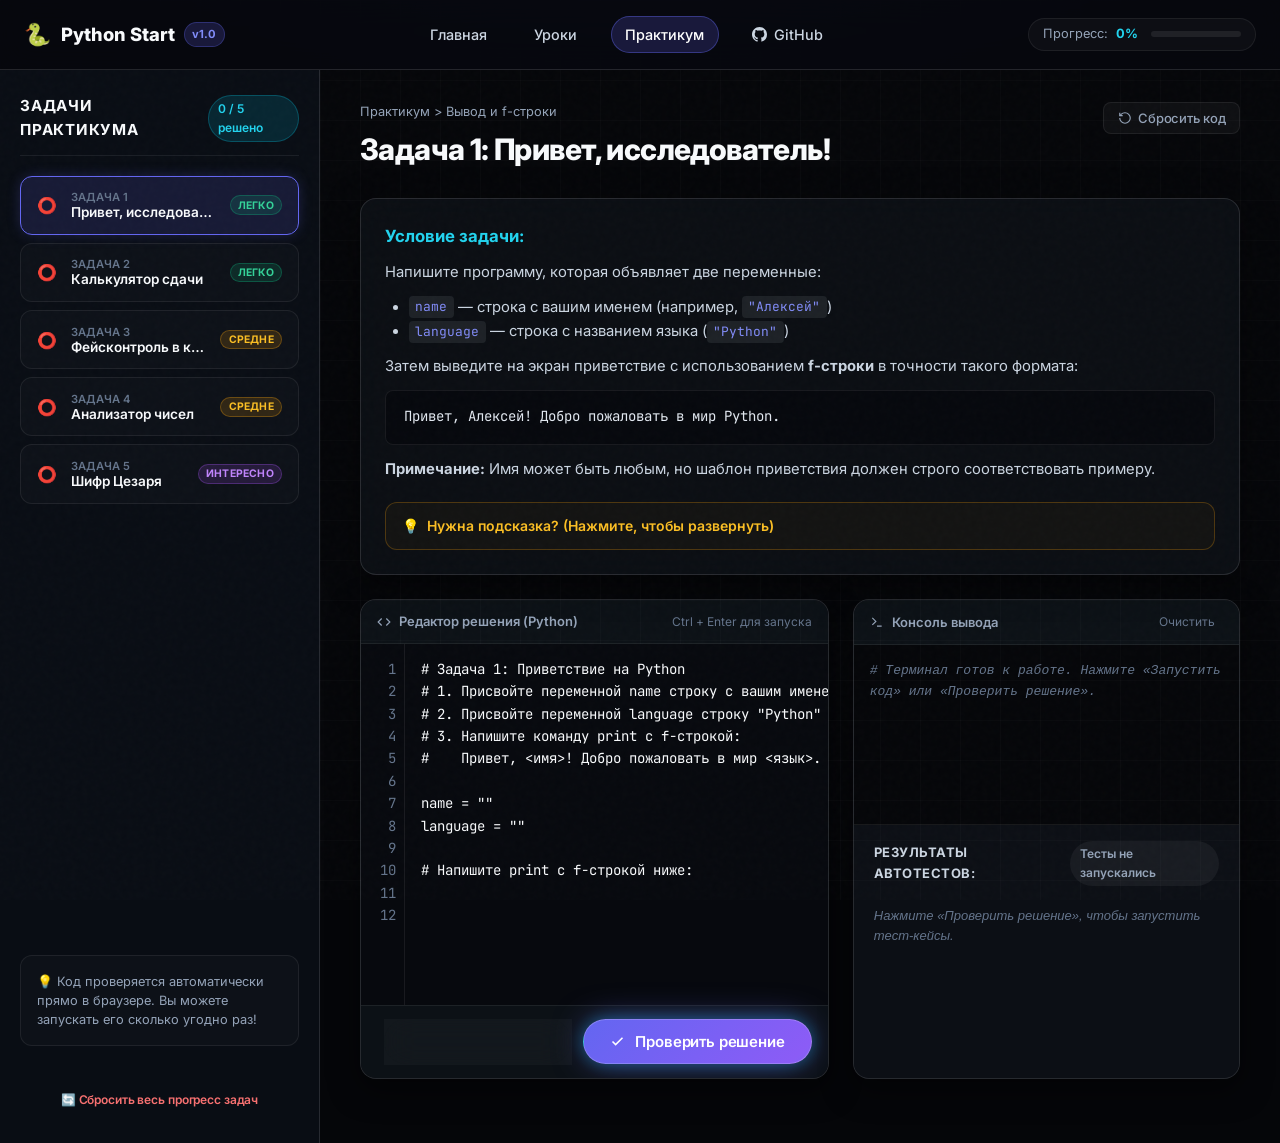
==== commit b5188869: "refactor: replace prefilled solutions with interactive student templates and rebalance quizzes" ====
--- a/practice.html
+++ b/practice.html
@@ -106,6 +106,12 @@
       <div class="sidebar-footer-tip">
         <p>💡 Код проверяется автоматически прямо в браузере. Вы можете запускать его сколько угодно раз!</p>
       </div>
+
+      <div class="sidebar-reset-section" style="margin-top: 0.85rem;">
+        <button class="btn btn-sm btn-ghost" id="reset-all-tasks-btn" style="width: 100%; justify-content: center; font-size: 0.75rem; color: #f87171; border-color: rgba(248, 113, 113, 0.3);">
+          🔄 Сбросить весь прогресс задач
+        </button>
+      </div>
     </aside>
 
     <!-- Workspace Main Panel -->
